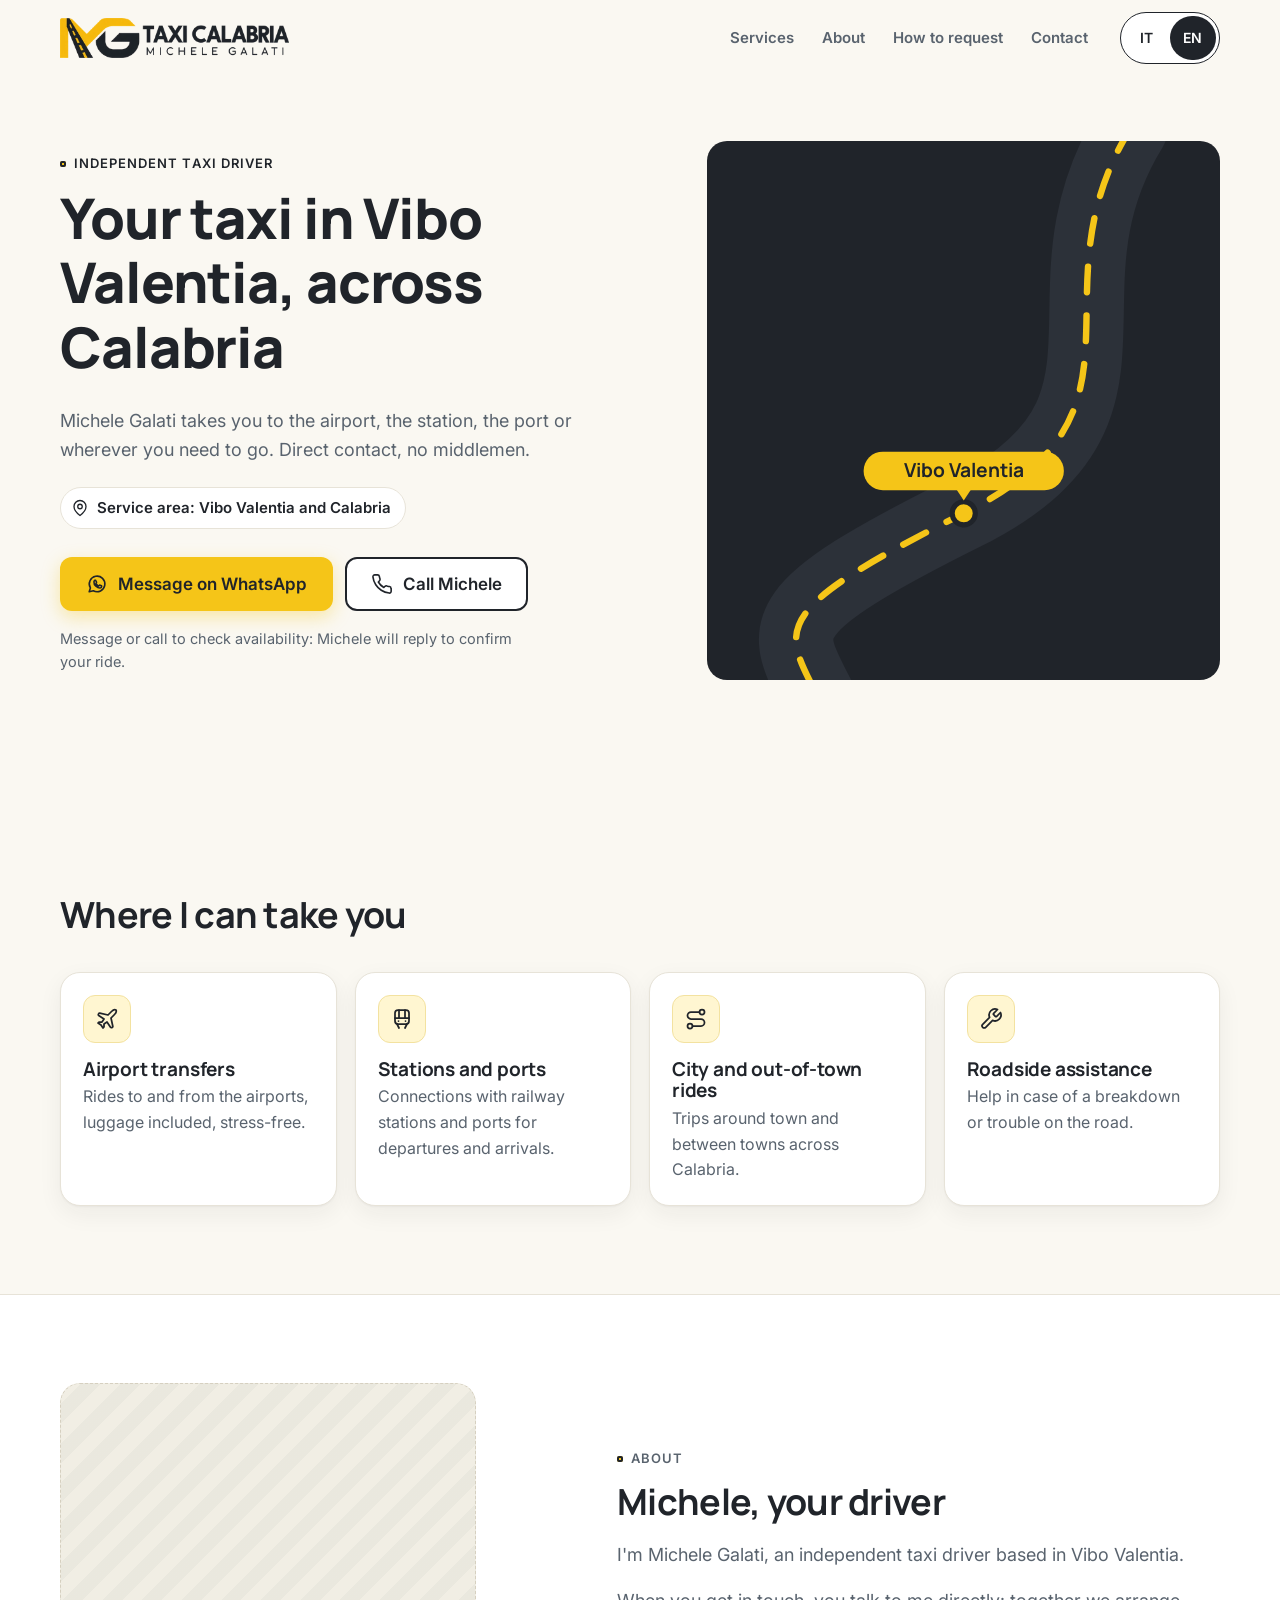
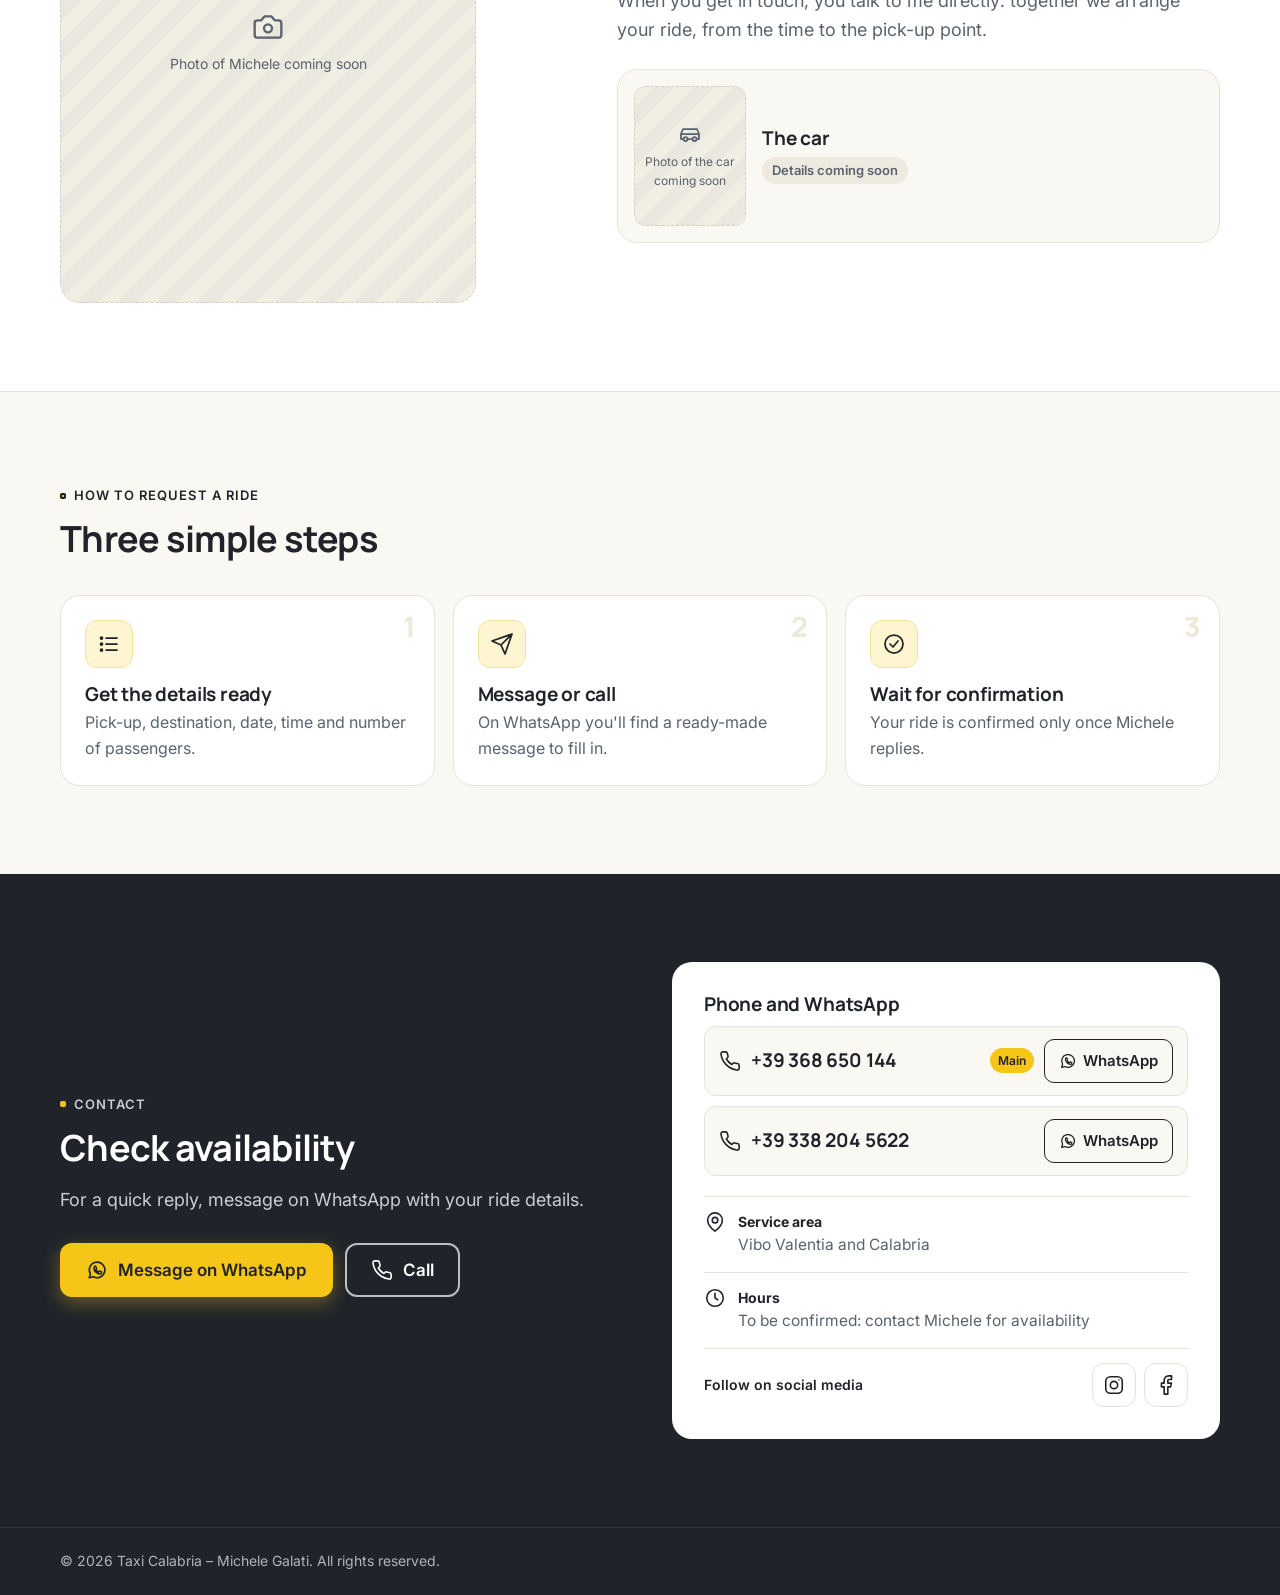
==== index.html @ 9a18e575 "Sito one-page Taxi Calabria – Michele Galati - Pagina unica mobile-first: apertura, servizi, chi son" ====
<!doctype html>
<html lang="it">
<head>
  <meta charset="utf-8">
  <meta name="viewport" content="width=device-width, initial-scale=1, viewport-fit=cover">
  <title>Taxi Calabria – Michele Galati | Taxi a Vibo Valentia</title>
  <meta name="description" content="Taxi Calabria di Michele Galati: tassista indipendente a Vibo Valentia. Transfer aeroporti, stazioni e porti, corse urbane ed extraurbane. Richiedi la disponibilità su WhatsApp o per telefono.">
  <meta name="theme-color" content="#20242A">
  <meta property="og:type" content="website">
  <meta property="og:title" content="Taxi Calabria – Michele Galati">
  <meta property="og:description" content="Tassista indipendente a Vibo Valentia. Richiedi la disponibilità su WhatsApp o per telefono.">
  <meta property="og:image" content="img/logo-web.png">
  <link rel="icon" type="image/png" sizes="32x32" href="img/favicon-32.png">
  <link rel="apple-touch-icon" href="img/mark.png">
  <link rel="preconnect" href="https://fonts.googleapis.com">
  <link rel="preconnect" href="https://fonts.gstatic.com" crossorigin>
  <link rel="stylesheet" href="https://fonts.googleapis.com/css2?family=Inter:wght@400;600&family=Manrope:wght@600;700;800&display=swap">
  <link rel="stylesheet" href="css/style.css">
  <script>
    // Applica subito la lingua salvata per evitare lampeggi
    try { var l = localStorage.getItem("lang"); if (l === "en" || l === "it") document.documentElement.lang = l; } catch (e) {}
  </script>
</head>
<body>
  <!-- Icone lineari (stroke uniforme) -->
  <svg width="0" height="0" style="position:absolute" aria-hidden="true">
    <defs>
      <symbol id="i-phone" viewBox="0 0 24 24"><path d="M22 16.9v3a2 2 0 0 1-2.2 2 19.8 19.8 0 0 1-8.6-3.1 19.5 19.5 0 0 1-6-6A19.8 19.8 0 0 1 2.1 4.2 2 2 0 0 1 4.1 2h3a2 2 0 0 1 2 1.7c.1.9.4 1.8.7 2.7a2 2 0 0 1-.5 2.1L8 9.8a16 16 0 0 0 6 6l1.3-1.3a2 2 0 0 1 2.1-.4c.9.3 1.8.6 2.7.7a2 2 0 0 1 1.7 2z"/></symbol>
      <symbol id="i-wa" viewBox="0 0 24 24"><path d="M3.5 20.5l1.3-4.2A8.5 8.5 0 1 1 8 19.4z"/><path d="M9 8.6c.2-.5.5-.6.8-.6h.5c.2 0 .4.1.5.4l.7 1.6c.1.2 0 .4-.1.6l-.5.6c-.1.1-.1.3 0 .5a6 6 0 0 0 2.6 2.4c.2.1.4 0 .5-.1l.6-.7c.1-.2.4-.2.6-.1l1.6.8c.2.1.3.3.3.5 0 .9-.6 1.8-1.7 1.9-1 .1-2.8-.3-4.6-2S8.6 11 8.7 9.8c0-.5.1-.9.3-1.2z"/></symbol>
      <symbol id="i-plane" viewBox="0 0 24 24"><path d="M17.8 19.2 16 11l3.5-3.5C21 6 21.5 4 21 3c-1-.5-3 0-4.5 1.5L13 8 4.8 6.2c-.5-.1-.9.1-1.1.5l-.3.5c-.2.5-.1 1 .3 1.3L9 12l-2 3H4l-1 1 3 2 2 3 1-1v-3l3-2 3.5 5.3c.3.4.8.5 1.3.3l.5-.2c.4-.3.6-.7.5-1.2z"/></symbol>
      <symbol id="i-train" viewBox="0 0 24 24"><rect x="5" y="3" width="14" height="14" rx="3"/><path d="M5 11h14M9 21l-2-4M15 21l2-4M8.5 14h.01M15.5 14h.01M9 3v8M15 3v8"/></symbol>
      <symbol id="i-route" viewBox="0 0 24 24"><circle cx="6" cy="19" r="2.5"/><circle cx="18" cy="5" r="2.5"/><path d="M8.5 19H17a3.5 3.5 0 0 0 0-7H7a3.5 3.5 0 0 1 0-7h8.5"/></symbol>
      <symbol id="i-tow" viewBox="0 0 24 24"><path d="M14.7 6.3a1 1 0 0 0 0 1.4l1.6 1.6a1 1 0 0 0 1.4 0l3.8-3.8a6 6 0 0 1-7.9 7.9l-6.9 6.9a2.1 2.1 0 0 1-3-3l6.9-6.9a6 6 0 0 1 7.9-7.9z"/></symbol>
      <symbol id="i-pin" viewBox="0 0 24 24"><path d="M20 10c0 6-8 12-8 12s-8-6-8-12a8 8 0 0 1 16 0z"/><circle cx="12" cy="10" r="3"/></symbol>
      <symbol id="i-clock" viewBox="0 0 24 24"><circle cx="12" cy="12" r="9"/><path d="M12 7v5l3 2"/></symbol>
      <symbol id="i-user" viewBox="0 0 24 24"><circle cx="12" cy="8" r="4"/><path d="M4 21a8 8 0 0 1 16 0"/></symbol>
      <symbol id="i-car" viewBox="0 0 24 24"><path d="M5 17H3v-5l2-5h14l2 5v5h-2"/><path d="M3 12h18"/><circle cx="7.5" cy="17" r="2"/><circle cx="16.5" cy="17" r="2"/><path d="M9.5 17h5"/></symbol>
      <symbol id="i-list" viewBox="0 0 24 24"><path d="M9 6h11M9 12h11M9 18h11"/><circle cx="4.5" cy="6" r="1"/><circle cx="4.5" cy="12" r="1"/><circle cx="4.5" cy="18" r="1"/></symbol>
      <symbol id="i-send" viewBox="0 0 24 24"><path d="M22 2 11 13M22 2l-7 20-4-9-9-4z"/></symbol>
      <symbol id="i-check" viewBox="0 0 24 24"><circle cx="12" cy="12" r="9"/><path d="m8 12 3 3 5-6"/></symbol>
      <symbol id="i-ig" viewBox="0 0 24 24"><rect x="3" y="3" width="18" height="18" rx="5"/><circle cx="12" cy="12" r="4"/><path d="M17.5 6.5h.01"/></symbol>
      <symbol id="i-fb" viewBox="0 0 24 24"><path d="M18 2h-3a5 5 0 0 0-5 5v3H7v4h3v8h4v-8h3l1-4h-4V7a1 1 0 0 1 1-1h3z"/></symbol>
      <symbol id="i-camera" viewBox="0 0 24 24"><path d="M14.5 4h-5L7 7H4a2 2 0 0 0-2 2v9a2 2 0 0 0 2 2h16a2 2 0 0 0 2-2V9a2 2 0 0 0-2-2h-3z"/><circle cx="12" cy="13" r="3"/></symbol>
    </defs>
  </svg>

  <header class="site-header">
    <div class="container header-inner">
      <a href="#top" class="brand" data-i18n-aria="nav.home" aria-label="Torna all'inizio">
        <picture>
          <source srcset="img/logo-web.webp" type="image/webp">
          <img src="img/logo-web.png" width="720" height="126" alt="Taxi Calabria – Michele Galati" data-i18n-alt="alt.logo">
        </picture>
      </a>
      <nav class="main-nav" aria-label="Menu">
        <a href="#servizi" data-i18n="nav.services">Servizi</a>
        <a href="#chi-sono" data-i18n="nav.about">Chi sono</a>
        <a href="#come" data-i18n="nav.how">Come richiedere</a>
        <a href="#contatti" data-i18n="nav.contact">Contatti</a>
      </nav>
      <div class="lang-switch" role="group" data-i18n-aria="nav.lang" aria-label="Lingua">
        <button type="button" data-lang="it" aria-pressed="true" lang="it">IT</button>
        <button type="button" data-lang="en" aria-pressed="false" lang="en">EN</button>
      </div>
    </div>
  </header>

  <main>
    <!-- 1. APERTURA -->
    <section class="hero">
      <div class="container hero-inner">
        <div class="hero-copy">
          <p class="eyebrow" data-i18n="hero.eyebrow">Tassista indipendente</p>
          <h1 data-i18n="hero.title">Il tuo taxi a Vibo Valentia, in tutta la Calabria</h1>
          <p class="lead" data-i18n="hero.lead">Michele Galati ti accompagna in aeroporto, in stazione, al porto o dove devi andare. Contatto diretto, senza intermediari.</p>
          <p class="area-badge"><svg class="ic"><use href="#i-pin"/></svg><span data-i18n="hero.area" data-area>Zona servita: Vibo Valentia e Calabria</span></p>
          <div class="cta-row">
            <a class="btn btn-primary js-wa" href="#" target="_blank" rel="noopener">
              <svg class="ic"><use href="#i-wa"/></svg><span data-i18n="cta.whatsapp">Scrivi su WhatsApp</span>
            </a>
            <a class="btn btn-secondary js-tel" href="#">
              <svg class="ic"><use href="#i-phone"/></svg><span data-i18n="cta.callMichele">Chiama Michele</span>
            </a>
          </div>
          <p class="note" data-i18n="hero.note">Scrivi o chiama per verificare la disponibilità: Michele ti risponde per confermare la corsa.</p>
        </div>
        <div class="hero-art" aria-hidden="true">
          <svg viewBox="0 0 400 420" class="road" preserveAspectRatio="xMidYMid slice">
            <path class="road-body" d="M330 -10 C 250 120, 360 210, 200 290 S 60 380, 90 440"/>
            <path class="road-line" d="M330 -10 C 250 120, 360 210, 200 290 S 60 380, 90 440"/>
            <g transform="translate(200 250)"><g class="pin">
              <circle cx="0" cy="40" r="9" class="pin-dot"/>
              <path d="M0 30 L-8 18 H8 Z" class="pin-bg"/>
              <rect x="-78" y="-8" width="156" height="30" rx="15" class="pin-bg"/>
              <text x="0" y="12" text-anchor="middle" class="pin-text">Vibo Valentia</text>
            </g></g>
          </svg>
        </div>
      </div>
    </section>

    <!-- 2. SERVIZI -->
    <section class="section" id="servizi">
      <div class="container">
        <p class="kicker reveal" data-i18n="services.kicker">Servizi</p>
        <h2 class="reveal" data-i18n="services.title">Dove ti porto</h2>
        <div class="cards" id="services-list"></div>
      </div>
    </section>

    <!-- 3. CHI SONO -->
    <section class="section section-alt" id="chi-sono">
      <div class="container about">
        <div class="about-media reveal">
          <figure class="photo" id="driver-photo">
            <div class="photo-ph"><svg class="ic"><use href="#i-camera"/></svg><span data-i18n="about.photoDriver">Foto di Michele in arrivo</span></div>
          </figure>
        </div>
        <div class="about-copy">
          <p class="kicker reveal" data-i18n="about.kicker">Chi sono</p>
          <h2 class="reveal" data-i18n="about.title">Michele, il tuo autista</h2>
          <p class="reveal" data-i18n="about.p1">Sono Michele Galati, tassista indipendente con base a Vibo Valentia.</p>
          <p class="reveal" data-i18n="about.p2">Quando mi contatti parli direttamente con me: organizziamo insieme la corsa, dall'orario al punto di ritrovo.</p>
          <div class="vehicle reveal">
            <figure class="photo photo-sm" id="car-photo">
              <div class="photo-ph"><svg class="ic"><use href="#i-car"/></svg><span data-i18n="about.photoCar">Foto della vettura in arrivo</span></div>
            </figure>
            <div>
              <h3 data-i18n="about.vehicle">La vettura</h3>
              <dl class="vehicle-data" id="vehicle-data"></dl>
            </div>
          </div>
        </div>
      </div>
    </section>

    <!-- 4a. COME RICHIEDERE -->
    <section class="section" id="come">
      <div class="container">
        <p class="kicker reveal" data-i18n="how.kicker">Come richiedere una corsa</p>
        <h2 class="reveal" data-i18n="how.title">Tre passi, semplici</h2>
        <ol class="steps">
          <li class="step reveal">
            <span class="step-ic"><svg class="ic"><use href="#i-list"/></svg></span>
            <div><h3 data-i18n="how.s1.title">Prepara i dettagli</h3><p data-i18n="how.s1.text">Partenza, destinazione, data, ora e numero di passeggeri.</p></div>
          </li>
          <li class="step reveal">
            <span class="step-ic"><svg class="ic"><use href="#i-send"/></svg></span>
            <div><h3 data-i18n="how.s2.title">Scrivi o chiama</h3><p data-i18n="how.s2.text">Su WhatsApp trovi un messaggio già pronto da completare.</p></div>
          </li>
          <li class="step reveal">
            <span class="step-ic"><svg class="ic"><use href="#i-check"/></svg></span>
            <div><h3 data-i18n="how.s3.title">Attendi la conferma</h3><p data-i18n="how.s3.text">La corsa è confermata solo quando Michele ti risponde.</p></div>
          </li>
        </ol>
      </div>
    </section>

    <!-- 4b. CONTATTI -->
    <section class="section contact" id="contatti">
      <div class="container contact-inner">
        <div class="contact-copy">
          <p class="kicker kicker-light reveal" data-i18n="contact.kicker">Contatti</p>
          <h2 class="reveal" data-i18n="contact.title">Richiedi la disponibilità</h2>
          <p class="reveal" data-i18n="contact.lead">Per una risposta rapida, scrivi su WhatsApp indicando i dettagli della corsa.</p>
          <div class="cta-row reveal">
            <a class="btn btn-primary js-wa" href="#" target="_blank" rel="noopener">
              <svg class="ic"><use href="#i-wa"/></svg><span data-i18n="cta.whatsapp">Scrivi su WhatsApp</span>
            </a>
            <a class="btn btn-outline-light js-tel" href="#">
              <svg class="ic"><use href="#i-phone"/></svg><span data-i18n="cta.call">Chiama</span>
            </a>
          </div>
        </div>
        <div class="contact-card reveal">
          <h3 data-i18n="contact.phones">Telefono e WhatsApp</h3>
          <ul class="phone-list" id="phone-list"></ul>
          <div class="info-row"><svg class="ic"><use href="#i-pin"/></svg><div><strong data-i18n="contact.area">Zona servita</strong><span data-area-text>Vibo Valentia e Calabria</span></div></div>
          <div class="info-row"><svg class="ic"><use href="#i-clock"/></svg><div><strong data-i18n="contact.hours">Orari</strong><span id="hours-text" data-i18n="contact.hoursTbc">Da confermare: contatta Michele per la disponibilità</span></div></div>
          <div class="social">
            <span data-i18n="contact.social">Seguimi sui social</span>
            <div class="social-links" id="social-links"></div>
          </div>
        </div>
      </div>
    </section>
  </main>

  <footer class="site-footer">
    <div class="container footer-inner">
      <p>© <span id="year">2026</span> Taxi Calabria – Michele Galati. <span data-i18n="footer.rights">Tutti i diritti riservati.</span> <span id="vat"></span></p>
    </div>
  </footer>

  <!-- Barra contatti fissa su mobile -->
  <div class="mobile-bar" role="navigation" aria-label="Contatti rapidi">
    <a class="btn btn-secondary js-tel" href="#"><svg class="ic"><use href="#i-phone"/></svg><span data-i18n="cta.call">Chiama</span></a>
    <a class="btn btn-primary js-wa" href="#" target="_blank" rel="noopener"><svg class="ic"><use href="#i-wa"/></svg><span>WhatsApp</span></a>
  </div>

  <script src="js/config.js"></script>
  <script src="js/i18n.js"></script>
  <script src="js/main.js"></script>
</body>
</html>
---- css/style.css ----
:root {
  --yellow: #F5C518;
  --yellow-dark: #E0B000;
  --ink: #20242A;
  --ink-2: #2C3139;
  --ivory: #FAF8F2;
  --paper: #FFFFFF;
  --slate: #59636E;
  --line: #E7E3D8;
  --radius: 12px;
  --radius-lg: 20px;
  --shadow: 0 1px 2px rgba(32, 36, 42, .04), 0 8px 24px rgba(32, 36, 42, .06);
  --max: 1160px;
  --gutter: 20px;
  --section: 56px;
  --bar-h: 0px;
  --f-head: "Manrope", system-ui, sans-serif;
  --f-body: "Inter", system-ui, -apple-system, "Segoe UI", sans-serif;
}

*, *::before, *::after { box-sizing: border-box; }
html { scroll-behavior: smooth; -webkit-text-size-adjust: 100%; }
body {
  margin: 0;
  font: 400 17px/1.6 var(--f-body);
  color: var(--ink);
  background: var(--ivory);
  padding-bottom: var(--bar-h);
  -webkit-font-smoothing: antialiased;
}
img { max-width: 100%; height: auto; display: block; }
a { color: inherit; }
h1, h2, h3 { font-family: var(--f-head); line-height: 1.15; margin: 0 0 .5em; letter-spacing: -.02em; }
h1 { font-size: clamp(32px, 7.4vw, 56px); font-weight: 800; }
h2 { font-size: clamp(26px, 5vw, 36px); font-weight: 700; }
h3 { font-size: 19px; font-weight: 700; letter-spacing: -.01em; }
p { margin: 0 0 1em; }
:focus-visible { outline: 3px solid var(--ink); outline-offset: 3px; border-radius: 6px; }
.contact :focus-visible, .mobile-bar :focus-visible { outline-color: var(--yellow); }

.container { width: 100%; max-width: calc(var(--max) + var(--gutter) * 2); margin: 0 auto; padding: 0 var(--gutter); }
.ic { width: 22px; height: 22px; flex: none; fill: none; stroke: currentColor; stroke-width: 1.75; stroke-linecap: round; stroke-linejoin: round; }

/* Header */
.site-header {
  position: sticky; top: 0; z-index: 50;
  background: rgba(250, 248, 242, .92);
  backdrop-filter: saturate(1.4) blur(10px);
  -webkit-backdrop-filter: saturate(1.4) blur(10px);
  border-bottom: 1px solid transparent;
  transition: border-color .2s, box-shadow .2s;
}
.site-header.scrolled { border-bottom-color: var(--line); box-shadow: 0 4px 16px rgba(32,36,42,.05); }
.header-inner { display: flex; align-items: center; gap: 16px; height: 64px; }
.brand { display: block; flex: 0 1 auto; min-width: 0; }
.brand img { height: 30px; width: auto; }
.main-nav { display: none; margin-left: auto; gap: 28px; }
.main-nav a { text-decoration: none; font-weight: 600; font-size: 15px; color: var(--slate); transition: color .15s; }
.main-nav a:hover { color: var(--ink); }

.lang-switch {
  margin-left: auto; display: inline-flex; flex: none;
  background: var(--paper); border: 1.5px solid var(--ink); border-radius: 999px; padding: 3px;
}
.lang-switch button {
  font: 600 14px/1 var(--f-body); letter-spacing: .04em;
  min-width: 46px; height: 44px; border: 0; border-radius: 999px;
  background: transparent; color: var(--ink); cursor: pointer;
}
.lang-switch button[aria-pressed="true"] { background: var(--ink); color: var(--paper); }
.lang-switch button:not([aria-pressed="true"]):hover { background: #F1EEE4; }

/* Buttons */
.btn {
  display: inline-flex; align-items: center; justify-content: center; gap: 10px;
  min-height: 54px; padding: 0 24px; border-radius: var(--radius);
  font: 600 17px/1.2 var(--f-body); text-decoration: none; text-align: center;
  border: 2px solid transparent; cursor: pointer;
  transition: transform .15s ease, background .15s, box-shadow .15s, color .15s;
}
.btn:active { transform: translateY(1px) scale(.99); }
.btn-primary { background: var(--yellow); color: var(--ink); box-shadow: 0 6px 18px rgba(245, 197, 24, .35); }
.btn-primary:hover { background: var(--yellow-dark); }
.btn-secondary { background: var(--paper); color: var(--ink); border-color: var(--ink); }
.btn-secondary:hover { background: var(--ink); color: var(--paper); }
.btn-outline-light { background: transparent; color: var(--paper); border-color: rgba(255,255,255,.7); }
.btn-outline-light:hover { background: var(--paper); color: var(--ink); }

.cta-row { display: flex; flex-direction: column; gap: 12px; margin: 28px 0 16px; }

/* Hero */
.hero { padding: 36px 0 var(--section); overflow: hidden; }
.hero-inner { display: grid; gap: 32px; align-items: center; }
.eyebrow, .kicker {
  display: inline-block; font: 600 13px/1 var(--f-body); letter-spacing: .08em; text-transform: uppercase;
  color: var(--ink); margin: 0 0 16px; padding-left: 14px; position: relative;
}
.eyebrow::before, .kicker::before {
  content: ""; position: absolute; left: 0; top: 50%; width: 6px; height: 6px; margin-top: -3px;
  border-radius: 2px; background: var(--yellow); box-shadow: 0 0 0 2px var(--ink) inset;
}
.kicker-light { color: var(--paper); }
.lead { font-size: 18px; color: var(--slate); max-width: 34em; }
.area-badge {
  display: inline-flex; align-items: center; gap: 8px; margin: 4px 0 0;
  padding: 8px 14px 8px 10px; background: var(--paper); border: 1px solid var(--line); border-radius: 999px;
  font-weight: 600; font-size: 15px;
}
.area-badge .ic { width: 18px; height: 18px; }
.note { font-size: 14.5px; color: var(--slate); max-width: 32em; margin: 0; }

.hero-art {
  position: relative; border-radius: var(--radius-lg); background: var(--ink);
  aspect-ratio: 16 / 10; overflow: hidden; display: none;
}
.road { position: absolute; inset: 0; width: 100%; height: 100%; }
.road-body { fill: none; stroke: var(--ink-2); stroke-width: 58; stroke-linecap: round; }
.road-line {
  fill: none; stroke: var(--yellow); stroke-width: 5; stroke-dasharray: 20 18; stroke-linecap: round;
  animation: drive 3.5s linear infinite;
}
@keyframes drive { to { stroke-dashoffset: -76; } }
.pin-bg { fill: var(--yellow); }
.pin-dot { fill: var(--yellow); stroke: var(--ink); stroke-width: 4; }
.pin-text { font: 700 15px var(--f-head); fill: var(--ink); }
.pin { animation: bob 3s ease-in-out infinite; }
@keyframes bob { 50% { transform: translateY(-6px); } }

/* Sections */
.section { padding: var(--section) 0; }
.section-alt { background: var(--paper); border-block: 1px solid var(--line); }

.cards { display: grid; gap: 14px; margin-top: 28px; }
.card {
  background: var(--paper); border: 1px solid var(--line); border-radius: var(--radius-lg);
  padding: 22px; box-shadow: var(--shadow); display: flex; gap: 16px; align-items: flex-start;
  transition: transform .2s ease, box-shadow .2s ease;
}
.card:hover { transform: translateY(-2px); box-shadow: 0 2px 4px rgba(32,36,42,.05), 0 14px 30px rgba(32,36,42,.08); }
.card-ic, .step-ic {
  flex: none; width: 48px; height: 48px; border-radius: 12px; display: grid; place-items: center;
  background: #FFF6D1; color: var(--ink); border: 1px solid #F3E2A0;
}
.card-ic .ic, .step-ic .ic { width: 24px; height: 24px; }
.card h3 { margin-bottom: 4px; }
.card p { margin: 0; color: var(--slate); font-size: 16px; }

/* About */
.about { display: grid; gap: 32px; align-items: center; }
.about-copy > p { color: var(--slate); max-width: 34em; }
.photo { margin: 0; border-radius: var(--radius-lg); overflow: hidden; aspect-ratio: 4 / 5; background: #F1EEE4; }
.photo img { width: 100%; height: 100%; object-fit: cover; }
.photo-ph {
  height: 100%; display: flex; flex-direction: column; align-items: center; justify-content: center; gap: 10px;
  color: var(--slate); font-size: 14px; text-align: center; padding: 16px;
  background:
    repeating-linear-gradient(135deg, transparent 0 14px, rgba(32,36,42,.03) 14px 28px),
    #F1EEE4;
  border: 1.5px dashed #D6D0C0; border-radius: inherit;
}
.photo-ph .ic { width: 32px; height: 32px; }
.about .photo { aspect-ratio: 4 / 3; max-height: 300px; }
@media (min-width: 900px) { .about .photo { aspect-ratio: 4 / 5; max-height: 520px; } }
.vehicle {
  display: grid; grid-template-columns: 112px 1fr; gap: 16px; align-items: center;
  margin-top: 24px; padding: 16px; border: 1px solid var(--line); border-radius: var(--radius-lg); background: var(--ivory);
}
.photo-sm { aspect-ratio: 1; border-radius: var(--radius); }
.photo-sm .photo-ph { font-size: 12px; gap: 6px; padding: 8px; }
.photo-sm .photo-ph .ic { width: 24px; height: 24px; }
.vehicle h3 { margin-bottom: 6px; }
.vehicle-data { margin: 0; font-size: 15px; display: grid; grid-template-columns: auto 1fr; gap: 2px 12px; }
.vehicle-data dt { color: var(--slate); }
.vehicle-data dd { margin: 0; font-weight: 600; }
.tbc {
  display: inline-block; font-size: 13px; font-weight: 600; color: var(--slate);
  padding: 3px 10px; border-radius: 999px; background: #EEEAE0;
}

/* Steps */
.steps { list-style: none; padding: 0; margin: 28px 0 0; display: grid; gap: 14px; counter-reset: s; }
.step {
  display: flex; gap: 16px; align-items: flex-start; padding: 20px;
  background: var(--paper); border: 1px solid var(--line); border-radius: var(--radius-lg); position: relative;
}
.step::after {
  counter-increment: s; content: counter(s);
  position: absolute; top: 16px; right: 18px; font: 800 28px/1 var(--f-head); color: #EEE9DA;
}
.step h3 { margin-bottom: 4px; }
.step p { margin: 0; color: var(--slate); font-size: 16px; }

/* Contact */
.contact { background: var(--ink); color: var(--paper); }
.contact-inner { display: grid; gap: 32px; align-items: start; }
.contact-copy > p { color: #C9CED6; max-width: 30em; }
.contact .kicker::before { box-shadow: none; }
.contact-card {
  background: var(--paper); color: var(--ink); border-radius: var(--radius-lg); padding: 24px;
}
.phone-list { list-style: none; margin: 8px 0 20px; padding: 0; display: grid; gap: 10px; }
.phone-item {
  display: flex; align-items: center; gap: 10px; flex-wrap: wrap;
  padding: 12px 14px; border: 1px solid var(--line); border-radius: var(--radius); background: var(--ivory);
}
.phone-link {
  display: inline-flex; align-items: center; gap: 10px; text-decoration: none;
  font: 700 19px/1.2 var(--f-head); letter-spacing: -.01em; margin-right: auto; min-height: 44px;
}
.phone-link:hover { text-decoration: underline; text-underline-offset: 4px; }
.tag { font-size: 12px; font-weight: 600; padding: 3px 8px; border-radius: 999px; background: var(--yellow); color: var(--ink); }
.wa-mini {
  display: inline-flex; align-items: center; gap: 6px; min-height: 44px; padding: 0 14px;
  border: 1.5px solid var(--ink); border-radius: 10px; font-weight: 600; font-size: 15px; text-decoration: none;
  transition: background .15s, color .15s;
}
.wa-mini:hover { background: var(--ink); color: var(--paper); }
.wa-mini .ic { width: 18px; height: 18px; }
.info-row { display: flex; gap: 12px; padding: 14px 0; border-top: 1px solid var(--line); }
.info-row > div { display: flex; flex-direction: column; }
.info-row strong { font-size: 14px; }
.info-row span { color: var(--slate); font-size: 15.5px; }
.social { border-top: 1px solid var(--line); padding-top: 14px; display: flex; align-items: center; justify-content: space-between; gap: 12px; flex-wrap: wrap; font-size: 14px; font-weight: 600; }
.social-links { display: flex; gap: 8px; }
.social-links a {
  width: 44px; height: 44px; display: grid; place-items: center; border-radius: 12px;
  border: 1px solid var(--line); transition: background .15s, border-color .15s;
}
.social-links a:hover { background: var(--yellow); border-color: var(--yellow); }

/* Footer */
.site-footer { background: var(--ink); color: #AEB5BF; border-top: 1px solid rgba(255,255,255,.08); font-size: 14px; }
.footer-inner { padding-block: 22px; }
.site-footer p { margin: 0; }

/* Mobile bar */
.mobile-bar {
  position: fixed; left: 0; right: 0; bottom: 0; z-index: 60;
  display: grid; grid-template-columns: 1fr 1.4fr; gap: 10px;
  padding: 10px var(--gutter) calc(10px + env(safe-area-inset-bottom));
  background: rgba(250, 248, 242, .96); border-top: 1px solid var(--line);
  backdrop-filter: blur(10px); -webkit-backdrop-filter: blur(10px);
  box-shadow: 0 -6px 20px rgba(32,36,42,.08);
  transform: translateY(0); transition: transform .25s ease;
}
.mobile-bar .btn { min-height: 52px; padding: 0 12px; }
body { --bar-h: calc(74px + env(safe-area-inset-bottom)); }

/* Reveal animations */
.js .reveal { opacity: 0; transform: translateY(14px); transition: opacity .5s ease, transform .5s ease; }
.js .reveal.in { opacity: 1; transform: none; }
.hero-copy > * { animation: rise .6s ease both; }
.hero-copy > *:nth-child(2) { animation-delay: .05s; }
.hero-copy > *:nth-child(3) { animation-delay: .1s; }
.hero-copy > *:nth-child(n+4) { animation-delay: .15s; }
@keyframes rise { from { opacity: 0; transform: translateY(10px); } }

/* ≥ 560px */
@media (min-width: 560px) {
  .cta-row { flex-direction: row; flex-wrap: wrap; }
  .cards { grid-template-columns: 1fr 1fr; }
  .card { flex-direction: column; }
  .brand img { height: 36px; }
  .hero-art { display: block; }
}

/* ≥ 900px */
@media (min-width: 900px) {
  :root { --gutter: 32px; --section: 88px; }
  body { font-size: 18px; --bar-h: 0px; }
  .mobile-bar { display: none; }
  .header-inner { height: 76px; gap: 32px; }
  .brand img { height: 40px; }
  .main-nav { display: flex; }
  .lang-switch { margin-left: 0; }
  .hero { padding: 64px 0 var(--section); }
  .hero-inner { grid-template-columns: 1.15fr 1fr; gap: 56px; }
  .hero-art { aspect-ratio: 4 / 4.2; }
  .cards { grid-template-columns: repeat(4, 1fr); gap: 18px; margin-top: 36px; }
  .about { grid-template-columns: .9fr 1.1fr; gap: 64px; }
  .steps { grid-template-columns: repeat(3, 1fr); gap: 18px; margin-top: 36px; }
  .step { flex-direction: column; padding: 24px; }
  .contact-inner { grid-template-columns: 1fr 1fr; gap: 64px; align-items: center; }
  .contact-card { padding: 32px; }
}

@media (max-width: 899px) {
  .main-nav { display: none; }
}
@media (max-width: 359px) {
  :root { --gutter: 16px; }
  .brand img { height: 26px; }
}

@media (prefers-reduced-motion: reduce) {
  html { scroll-behavior: auto; }
  *, *::before, *::after { animation: none !important; transition: none !important; }
  .js .reveal { opacity: 1; transform: none; }
}
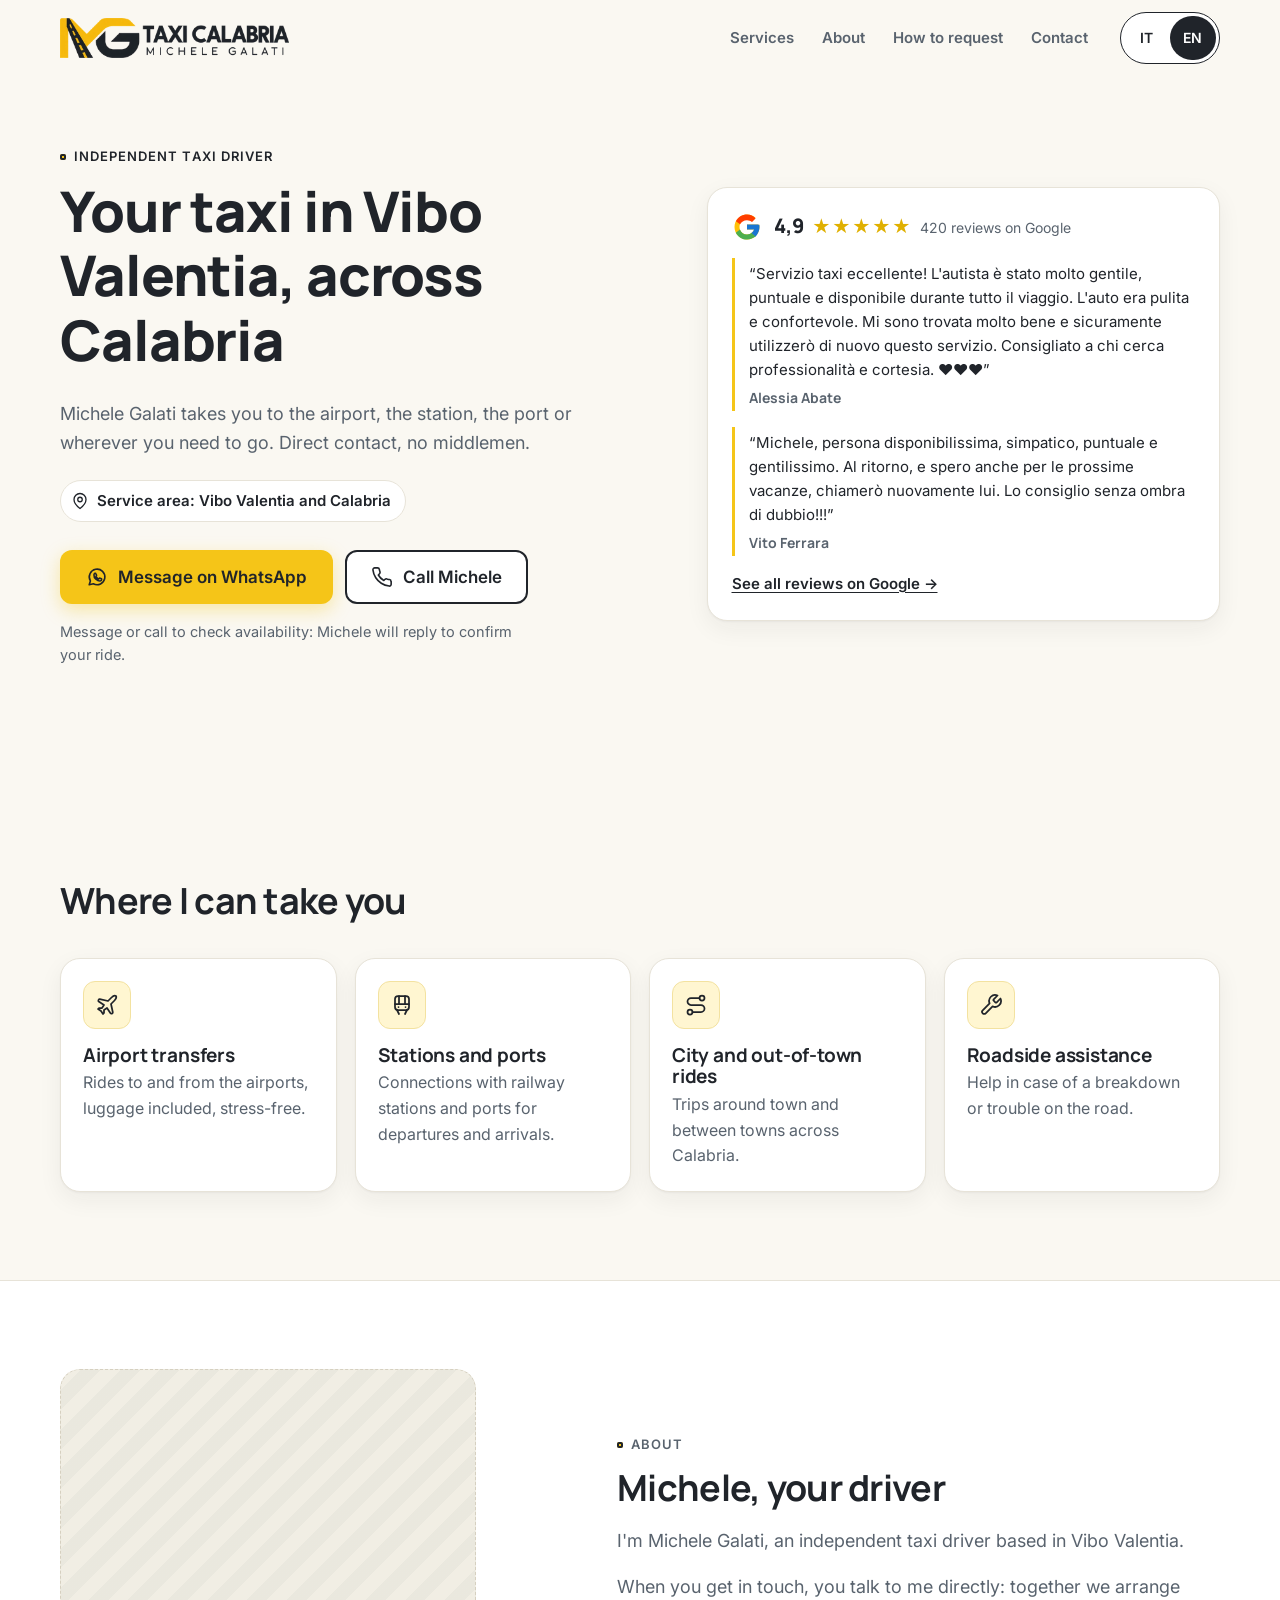
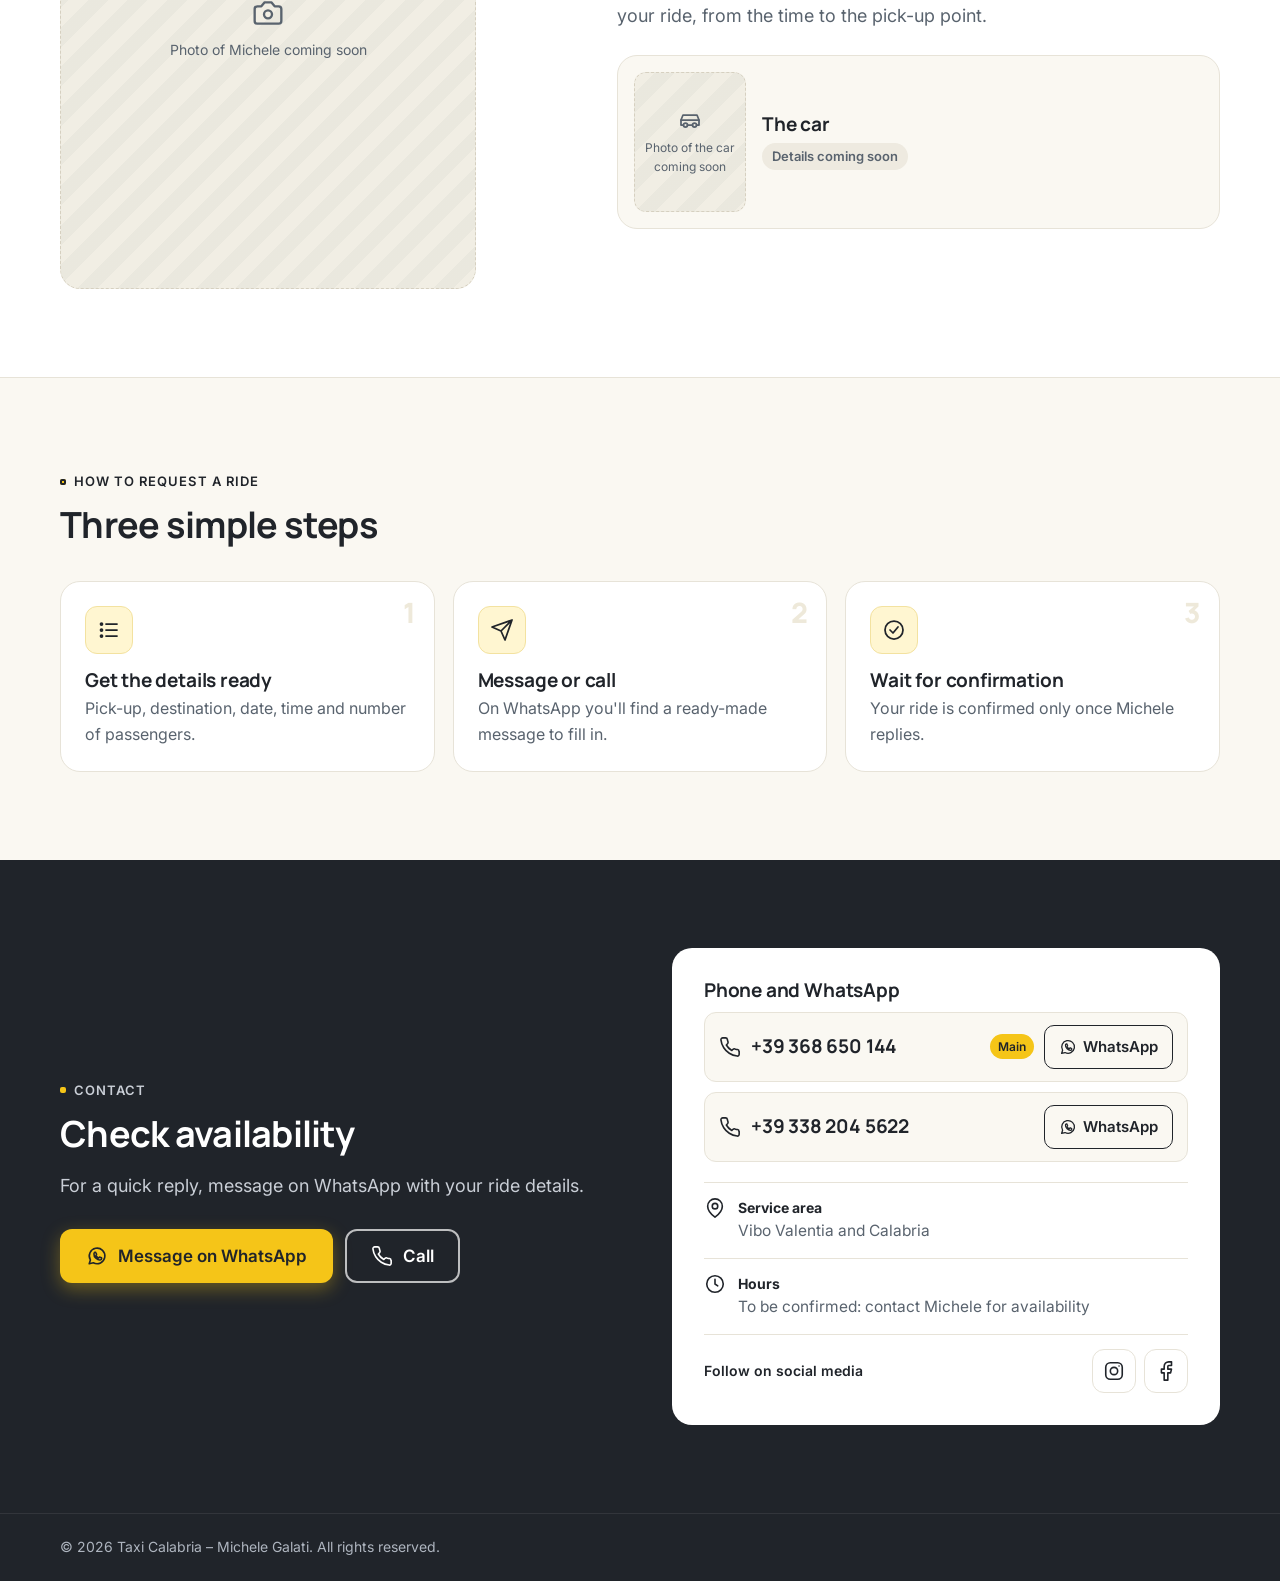
==== commit 237e50b4: "Sostituisce l'animazione hero con una card di recensioni Google Rimuove la strada animata e il pin c" ====
--- a/index.html
+++ b/index.html
@@ -41,6 +41,12 @@
       <symbol id="i-ig" viewBox="0 0 24 24"><rect x="3" y="3" width="18" height="18" rx="5"/><circle cx="12" cy="12" r="4"/><path d="M17.5 6.5h.01"/></symbol>
       <symbol id="i-fb" viewBox="0 0 24 24"><path d="M18 2h-3a5 5 0 0 0-5 5v3H7v4h3v8h4v-8h3l1-4h-4V7a1 1 0 0 1 1-1h3z"/></symbol>
       <symbol id="i-camera" viewBox="0 0 24 24"><path d="M14.5 4h-5L7 7H4a2 2 0 0 0-2 2v9a2 2 0 0 0 2 2h16a2 2 0 0 0 2-2V9a2 2 0 0 0-2-2h-3z"/><circle cx="12" cy="13" r="3"/></symbol>
+      <symbol id="i-google" viewBox="0 0 48 48">
+        <path fill="#FFC107" d="M43.6 20.5H42V20H24v8h11.3C33.7 32.7 29.3 36 24 36c-6.6 0-12-5.4-12-12s5.4-12 12-12c3.1 0 5.8 1.1 8 3l5.7-5.7C34.6 6.1 29.6 4 24 4 12.9 4 4 12.9 4 24s8.9 20 20 20 20-8.9 20-20c0-1.3-.1-2.7-.4-3.5z"/>
+        <path fill="#FF3D00" d="M6.3 14.7l6.6 4.8C14.6 15.9 18.9 13 24 13c3.1 0 5.8 1.1 8 3l5.7-5.7C34.6 6.1 29.6 4 24 4 16.3 4 9.6 8.3 6.3 14.7z"/>
+        <path fill="#4CAF50" d="M24 44c5.5 0 10.4-1.9 14.3-5.1l-6.6-5.6C29.6 34.8 26.9 36 24 36c-5.3 0-9.7-3.4-11.3-8.1l-6.6 5.1C9.5 39.6 16.2 44 24 44z"/>
+        <path fill="#1976D2" d="M43.6 20.5H42V20H24v8h11.3c-.8 2.3-2.3 4.2-4.2 5.5l6.6 5.6C39.6 37.4 44 31.5 44 24c0-1.3-.1-2.7-.4-3.5z"/>
+      </symbol>
     </defs>
   </svg>
 
@@ -84,17 +90,24 @@
           </div>
           <p class="note" data-i18n="hero.note">Scrivi o chiama per verificare la disponibilità: Michele ti risponde per confermare la corsa.</p>
         </div>
-        <div class="hero-art" aria-hidden="true">
-          <svg viewBox="0 0 400 420" class="road" preserveAspectRatio="xMidYMid slice">
-            <path class="road-body" d="M330 -10 C 250 120, 360 210, 200 290 S 60 380, 90 440"/>
-            <path class="road-line" d="M330 -10 C 250 120, 360 210, 200 290 S 60 380, 90 440"/>
-            <g transform="translate(200 250)"><g class="pin">
-              <circle cx="0" cy="40" r="9" class="pin-dot"/>
-              <path d="M0 30 L-8 18 H8 Z" class="pin-bg"/>
-              <rect x="-78" y="-8" width="156" height="30" rx="15" class="pin-bg"/>
-              <text x="0" y="12" text-anchor="middle" class="pin-text">Vibo Valentia</text>
-            </g></g>
-          </svg>
+        <div class="hero-reviews">
+          <div class="reviews-head">
+            <svg class="g-logo" aria-hidden="true"><use href="#i-google"/></svg>
+            <div class="reviews-score">
+              <strong>4,9</strong>
+              <span class="stars" aria-hidden="true">★★★★★</span>
+              <span class="reviews-count" data-i18n="reviews.count">420 recensioni su Google</span>
+            </div>
+          </div>
+          <blockquote class="review">
+            <p>&ldquo;Servizio taxi eccellente! L'autista è stato molto gentile, puntuale e disponibile durante tutto il viaggio. L'auto era pulita e confortevole. Mi sono trovata molto bene e sicuramente utilizzerò di nuovo questo servizio. Consigliato a chi cerca professionalità e cortesia. ❤️❤️❤️&rdquo;</p>
+            <footer>Alessia Abate</footer>
+          </blockquote>
+          <blockquote class="review">
+            <p>&ldquo;Michele, persona disponibilissima, simpatico, puntuale e gentilissimo. Al ritorno, e spero anche per le prossime vacanze, chiamerò nuovamente lui. Lo consiglio senza ombra di dubbio!!!&rdquo;</p>
+            <footer>Vito Ferrara</footer>
+          </blockquote>
+          <a class="reviews-link" href="https://www.google.com/maps/place/Taxi+Vibo+Valentia+Galati+Michele/@38.6450347,16.1059859,17z/data=!4m8!3m7!1s0x1315690690eea219:0x39a6ec4d43171baa!8m2!3d38.6450347!4d16.1059859!9m1!1b1!16s%2Fg%2F11f12669yl" target="_blank" rel="noopener" data-i18n="reviews.cta">Vedi tutte le recensioni su Google →</a>
         </div>
       </div>
     </section>
--- a/css/style.css
+++ b/css/style.css
@@ -109,22 +109,26 @@
 .area-badge .ic { width: 18px; height: 18px; }
 .note { font-size: 14.5px; color: var(--slate); max-width: 32em; margin: 0; }
 
-.hero-art {
-  position: relative; border-radius: var(--radius-lg); background: var(--ink);
-  aspect-ratio: 16 / 10; overflow: hidden; display: none;
-}
-.road { position: absolute; inset: 0; width: 100%; height: 100%; }
-.road-body { fill: none; stroke: var(--ink-2); stroke-width: 58; stroke-linecap: round; }
-.road-line {
-  fill: none; stroke: var(--yellow); stroke-width: 5; stroke-dasharray: 20 18; stroke-linecap: round;
-  animation: drive 3.5s linear infinite;
-}
-@keyframes drive { to { stroke-dashoffset: -76; } }
-.pin-bg { fill: var(--yellow); }
-.pin-dot { fill: var(--yellow); stroke: var(--ink); stroke-width: 4; }
-.pin-text { font: 700 15px var(--f-head); fill: var(--ink); }
-.pin { animation: bob 3s ease-in-out infinite; }
-@keyframes bob { 50% { transform: translateY(-6px); } }
+.hero-reviews {
+  background: var(--paper); border: 1px solid var(--line); border-radius: var(--radius-lg);
+  box-shadow: var(--shadow); padding: 24px; display: flex; flex-direction: column; gap: 16px;
+}
+.reviews-head { display: flex; align-items: center; gap: 12px; }
+.g-logo { width: 30px; height: 30px; flex: none; }
+.reviews-score { display: flex; flex-wrap: wrap; align-items: baseline; gap: 6px 8px; }
+.reviews-score strong { font: 800 20px var(--f-head); }
+.reviews-score .stars { color: var(--yellow-dark); letter-spacing: 1px; }
+.reviews-count { font-size: 14px; color: var(--slate); }
+.review {
+  margin: 0; padding: 4px 0 4px 14px; border-left: 3px solid var(--yellow);
+}
+.review p { margin: 0 0 6px; font-size: 15px; color: var(--ink); }
+.review footer { font: 700 14px var(--f-head); color: var(--slate); }
+.reviews-link {
+  align-self: flex-start; font-weight: 600; font-size: 15px; color: var(--ink);
+  text-decoration: underline; text-underline-offset: 3px;
+}
+.reviews-link:hover { color: var(--yellow-dark); }
 
 /* Sections */
 .section { padding: var(--section) 0; }
@@ -261,7 +265,6 @@
   .cards { grid-template-columns: 1fr 1fr; }
   .card { flex-direction: column; }
   .brand img { height: 36px; }
-  .hero-art { display: block; }
 }
 
 /* ≥ 900px */
@@ -275,7 +278,6 @@
   .lang-switch { margin-left: 0; }
   .hero { padding: 64px 0 var(--section); }
   .hero-inner { grid-template-columns: 1.15fr 1fr; gap: 56px; }
-  .hero-art { aspect-ratio: 4 / 4.2; }
   .cards { grid-template-columns: repeat(4, 1fr); gap: 18px; margin-top: 36px; }
   .about { grid-template-columns: .9fr 1.1fr; gap: 64px; }
   .steps { grid-template-columns: repeat(3, 1fr); gap: 18px; margin-top: 36px; }
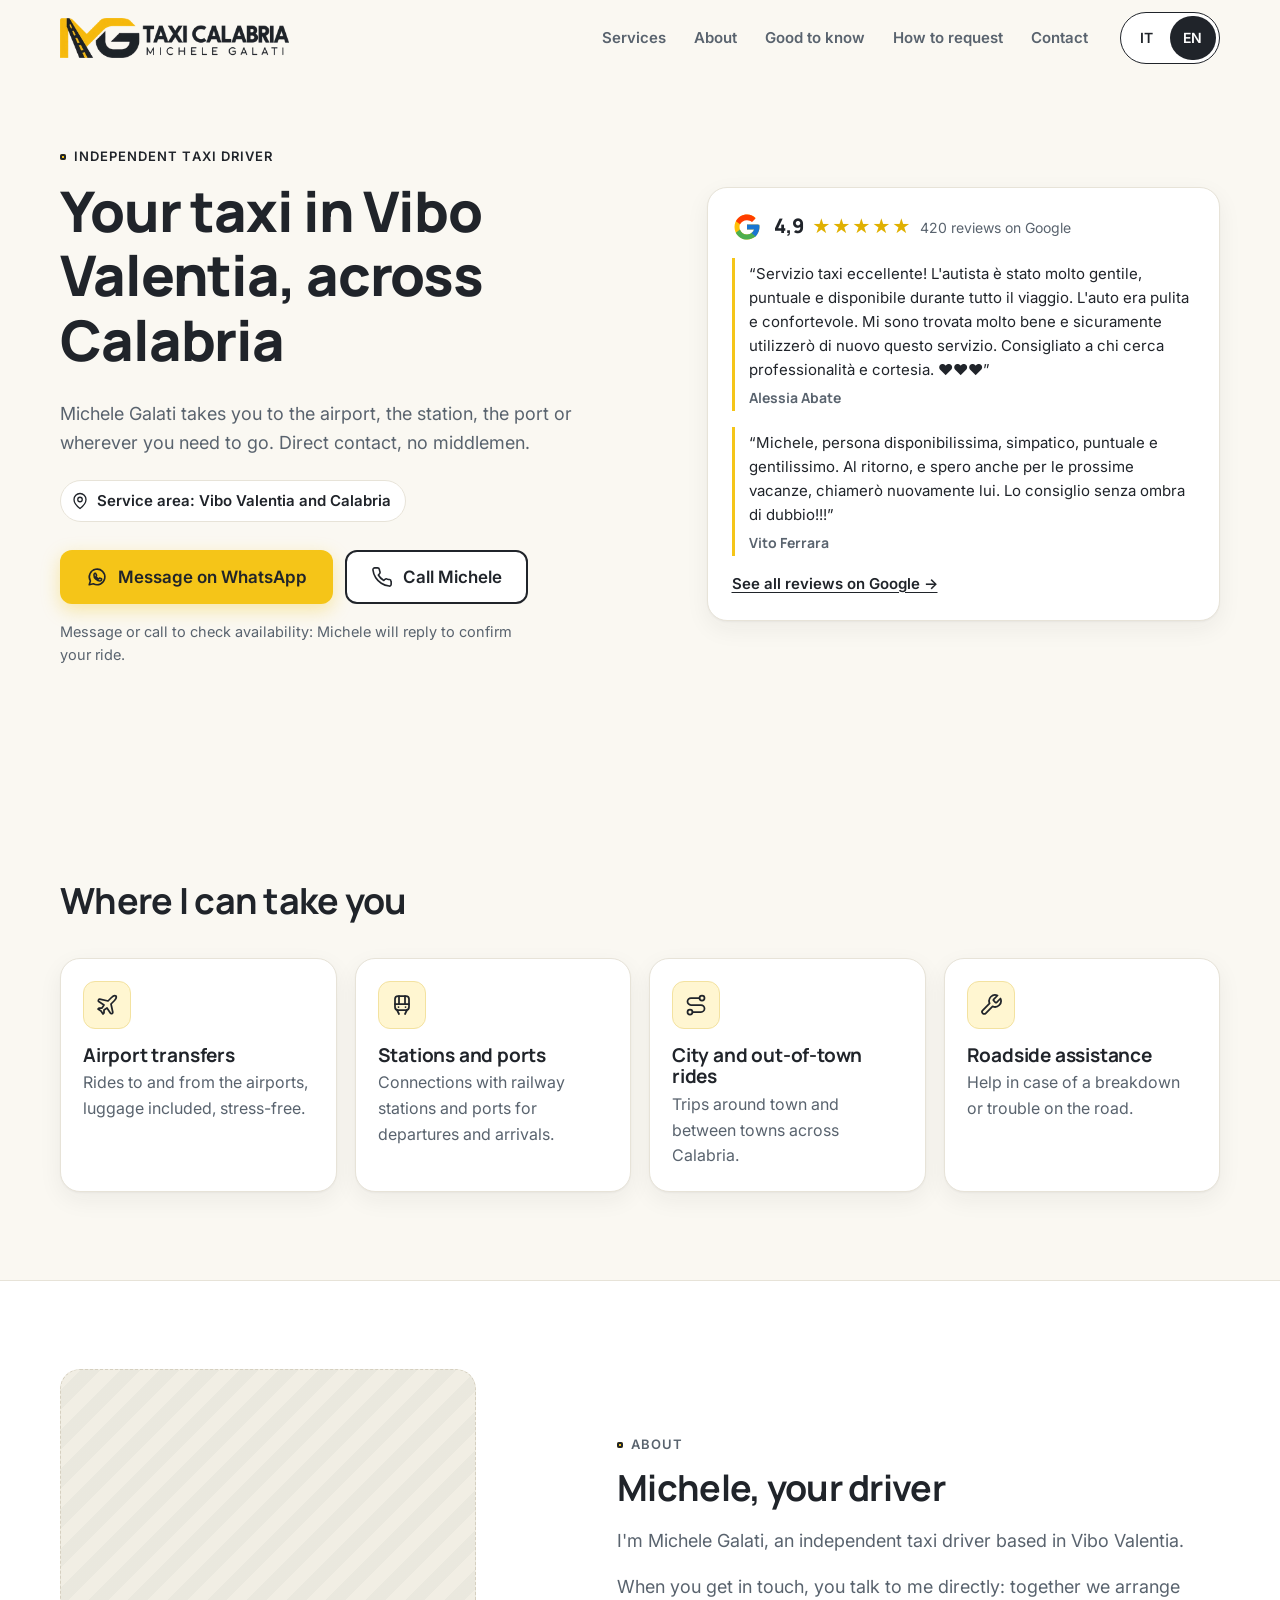
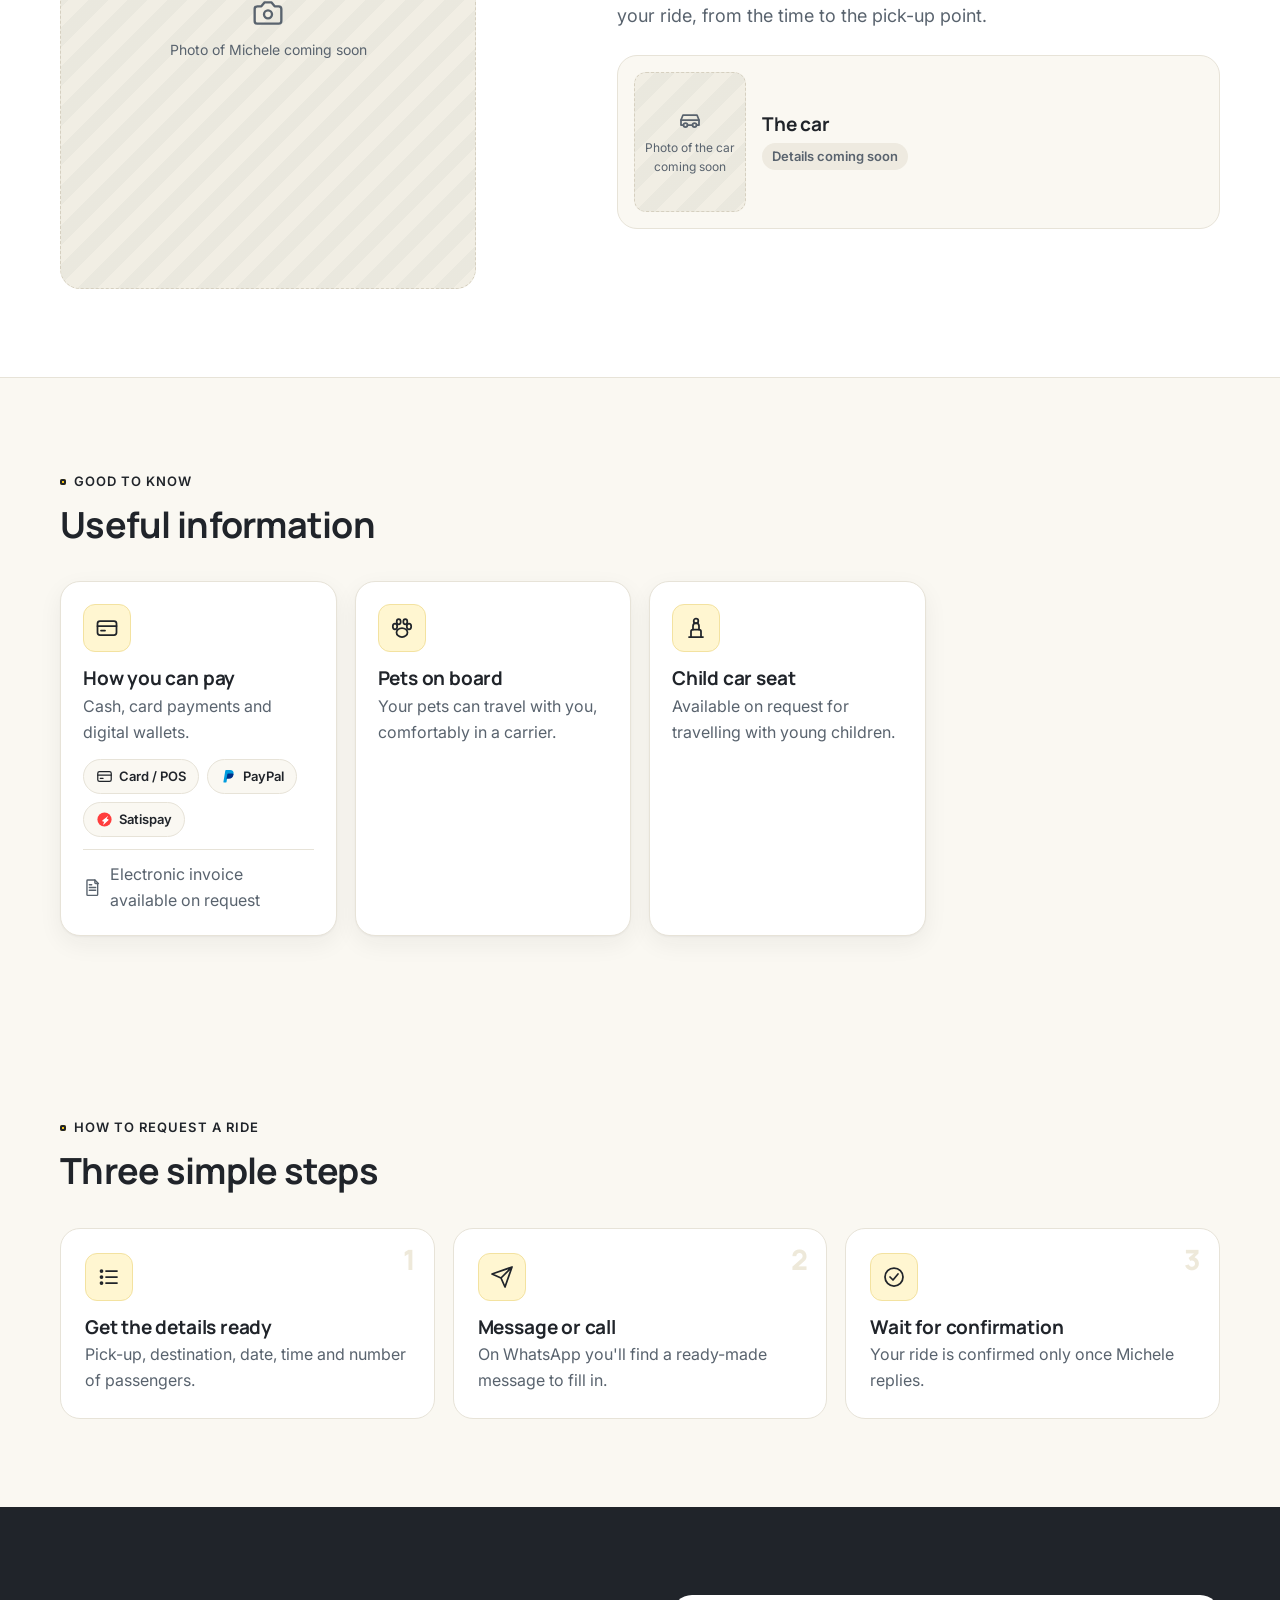
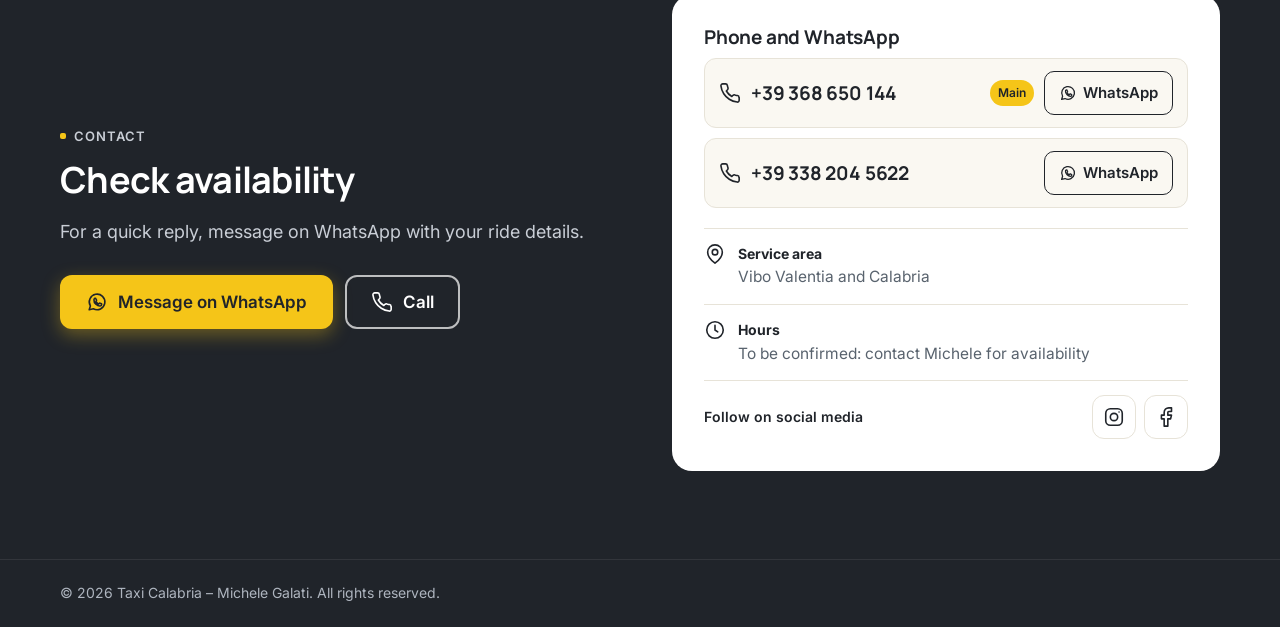
==== commit 03874bc7: "Aggiunge sezione Informazioni utili (pagamenti, animali, seggiolino) Comunica ai visitatori i metodi" ====
--- a/index.html
+++ b/index.html
@@ -41,6 +41,18 @@
       <symbol id="i-ig" viewBox="0 0 24 24"><rect x="3" y="3" width="18" height="18" rx="5"/><circle cx="12" cy="12" r="4"/><path d="M17.5 6.5h.01"/></symbol>
       <symbol id="i-fb" viewBox="0 0 24 24"><path d="M18 2h-3a5 5 0 0 0-5 5v3H7v4h3v8h4v-8h3l1-4h-4V7a1 1 0 0 1 1-1h3z"/></symbol>
       <symbol id="i-camera" viewBox="0 0 24 24"><path d="M14.5 4h-5L7 7H4a2 2 0 0 0-2 2v9a2 2 0 0 0 2 2h16a2 2 0 0 0 2-2V9a2 2 0 0 0-2-2h-3z"/><circle cx="12" cy="13" r="3"/></symbol>
+      <symbol id="i-card" viewBox="0 0 24 24"><rect x="2.5" y="5" width="19" height="14" rx="2.5"/><path d="M2.5 10h19"/><path d="M6 14.5h4"/></symbol>
+      <symbol id="i-invoice" viewBox="0 0 24 24"><path d="M6 2.5h9l3.5 3.5v15a1 1 0 0 1-1 1H6a1 1 0 0 1-1-1v-17.5a1 1 0 0 1 1-1z"/><path d="M15 2.5V6a1 1 0 0 0 1 1h3.5"/><path d="M8 12h8M8 15.5h8M8 8.5h3"/></symbol>
+      <symbol id="i-paw" viewBox="0 0 24 24"><ellipse cx="12" cy="16.5" rx="5.5" ry="4.5"/><ellipse cx="5" cy="10.5" rx="2.2" ry="2.8"/><ellipse cx="19" cy="10.5" rx="2.2" ry="2.8"/><ellipse cx="8.7" cy="5.8" rx="2" ry="2.6"/><ellipse cx="15.3" cy="5.8" rx="2" ry="2.6"/></symbol>
+      <symbol id="i-babyseat" viewBox="0 0 24 24"><circle cx="12" cy="5" r="2.3"/><path d="M7 21v-5.5a2 2 0 0 1 2-2h6a2 2 0 0 1 2 2V21"/><path d="M9 13.5V10a3 3 0 0 1 6 0v3.5"/><path d="M5 21h14"/></symbol>
+      <symbol id="i-paypal" viewBox="0 0 24 24">
+        <path fill="#009CDE" d="M8.6 20.3H5.4a.6.6 0 0 1-.6-.7l2.7-16a.9.9 0 0 1 .9-.7h6.2c2.9 0 5 2 4.6 4.9-.5 3.6-3 5.6-6.4 5.6h-1.8a.9.9 0 0 0-.9.7l-.9 5.5a.9.9 0 0 1-.6.7z"/>
+        <path fill="#003087" d="M9.9 15.3h2.7c3.4 0 5.9-2 6.4-5.6.1-.5.1-1 .1-1.4-.9-.5-2-.7-3.2-.7h-4.6a.9.9 0 0 0-.9.7l-1.3 7.7c.2-.4.5-.7.8-.7z"/>
+      </symbol>
+      <symbol id="i-satispay" viewBox="0 0 24 24">
+        <circle cx="12" cy="12" r="10" fill="#FF3D3D"/>
+        <path fill="#fff" d="M15.8 8.2 9.3 13a1 1 0 0 0 .3 1.8l2 .5-1.4 3.3c-.2.5.4.9.8.5l6.5-5.9a1 1 0 0 0-.4-1.7l-2-.4 1.5-3.2c.2-.5-.4-.9-.8-.7z"/>
+      </symbol>
       <symbol id="i-google" viewBox="0 0 48 48">
         <path fill="#FFC107" d="M43.6 20.5H42V20H24v8h11.3C33.7 32.7 29.3 36 24 36c-6.6 0-12-5.4-12-12s5.4-12 12-12c3.1 0 5.8 1.1 8 3l5.7-5.7C34.6 6.1 29.6 4 24 4 12.9 4 4 12.9 4 24s8.9 20 20 20 20-8.9 20-20c0-1.3-.1-2.7-.4-3.5z"/>
         <path fill="#FF3D00" d="M6.3 14.7l6.6 4.8C14.6 15.9 18.9 13 24 13c3.1 0 5.8 1.1 8 3l5.7-5.7C34.6 6.1 29.6 4 24 4 16.3 4 9.6 8.3 6.3 14.7z"/>
@@ -61,6 +73,7 @@
       <nav class="main-nav" aria-label="Menu">
         <a href="#servizi" data-i18n="nav.services">Servizi</a>
         <a href="#chi-sono" data-i18n="nav.about">Chi sono</a>
+        <a href="#info-utili" data-i18n="nav.infoUtili">Info utili</a>
         <a href="#come" data-i18n="nav.how">Come richiedere</a>
         <a href="#contatti" data-i18n="nav.contact">Contatti</a>
       </nav>
@@ -143,6 +156,43 @@
               <dl class="vehicle-data" id="vehicle-data"></dl>
             </div>
           </div>
+        </div>
+      </div>
+    </section>
+
+    <!-- 3b. INFO UTILI -->
+    <section class="section" id="info-utili">
+      <div class="container">
+        <p class="kicker reveal" data-i18n="infoUtili.kicker">Da sapere</p>
+        <h2 class="reveal" data-i18n="infoUtili.title">Informazioni utili</h2>
+        <div class="cards">
+          <article class="card reveal">
+            <span class="card-ic"><svg class="ic"><use href="#i-card"/></svg></span>
+            <div>
+              <h3 data-i18n="infoUtili.pay.title">Come puoi pagare</h3>
+              <p data-i18n="infoUtili.pay.text">Contanti, POS e pagamenti digitali.</p>
+              <div class="pay-badges">
+                <span class="pay-badge"><svg class="ic"><use href="#i-card"/></svg><span data-i18n="infoUtili.pay.pos">Carte / POS</span></span>
+                <span class="pay-badge"><svg class="ic pay-badge-logo"><use href="#i-paypal"/></svg><span data-i18n="infoUtili.pay.paypal">PayPal</span></span>
+                <span class="pay-badge"><svg class="ic pay-badge-logo"><use href="#i-satispay"/></svg><span data-i18n="infoUtili.pay.satispay">Satispay</span></span>
+              </div>
+              <p class="pay-invoice"><svg class="ic"><use href="#i-invoice"/></svg><span data-i18n="infoUtili.pay.invoice">Fattura elettronica disponibile su richiesta</span></p>
+            </div>
+          </article>
+          <article class="card reveal">
+            <span class="card-ic"><svg class="ic"><use href="#i-paw"/></svg></span>
+            <div>
+              <h3 data-i18n="infoUtili.pets.title">Animali a bordo</h3>
+              <p data-i18n="infoUtili.pets.text">I tuoi animali possono viaggiare con te, comodamente nel trasportino.</p>
+            </div>
+          </article>
+          <article class="card reveal">
+            <span class="card-ic"><svg class="ic"><use href="#i-babyseat"/></svg></span>
+            <div>
+              <h3 data-i18n="infoUtili.childSeat.title">Seggiolino per bambini</h3>
+              <p data-i18n="infoUtili.childSeat.text">Disponibile su richiesta per il trasporto dei più piccoli.</p>
+            </div>
+          </article>
         </div>
       </div>
     </section>
--- a/css/style.css
+++ b/css/style.css
@@ -149,6 +149,20 @@
 .card h3 { margin-bottom: 4px; }
 .card p { margin: 0; color: var(--slate); font-size: 16px; }
 
+.pay-badges { display: flex; flex-wrap: wrap; gap: 8px; margin: 14px 0 12px; }
+.pay-badge {
+  display: inline-flex; align-items: center; gap: 6px; padding: 6px 12px;
+  border: 1px solid var(--line); border-radius: 999px; background: var(--ivory);
+  font-size: 13px; font-weight: 600; color: var(--ink);
+}
+.pay-badge .ic { width: 17px; height: 17px; }
+.pay-badge .pay-badge-logo { stroke: none; }
+.pay-invoice {
+  display: flex; align-items: center; gap: 8px; margin: 0; padding-top: 12px;
+  border-top: 1px solid var(--line); font-size: 14.5px; color: var(--slate);
+}
+.pay-invoice .ic { width: 19px; height: 19px; flex: none; }
+
 /* About */
 .about { display: grid; gap: 32px; align-items: center; }
 .about-copy > p { color: var(--slate); max-width: 34em; }
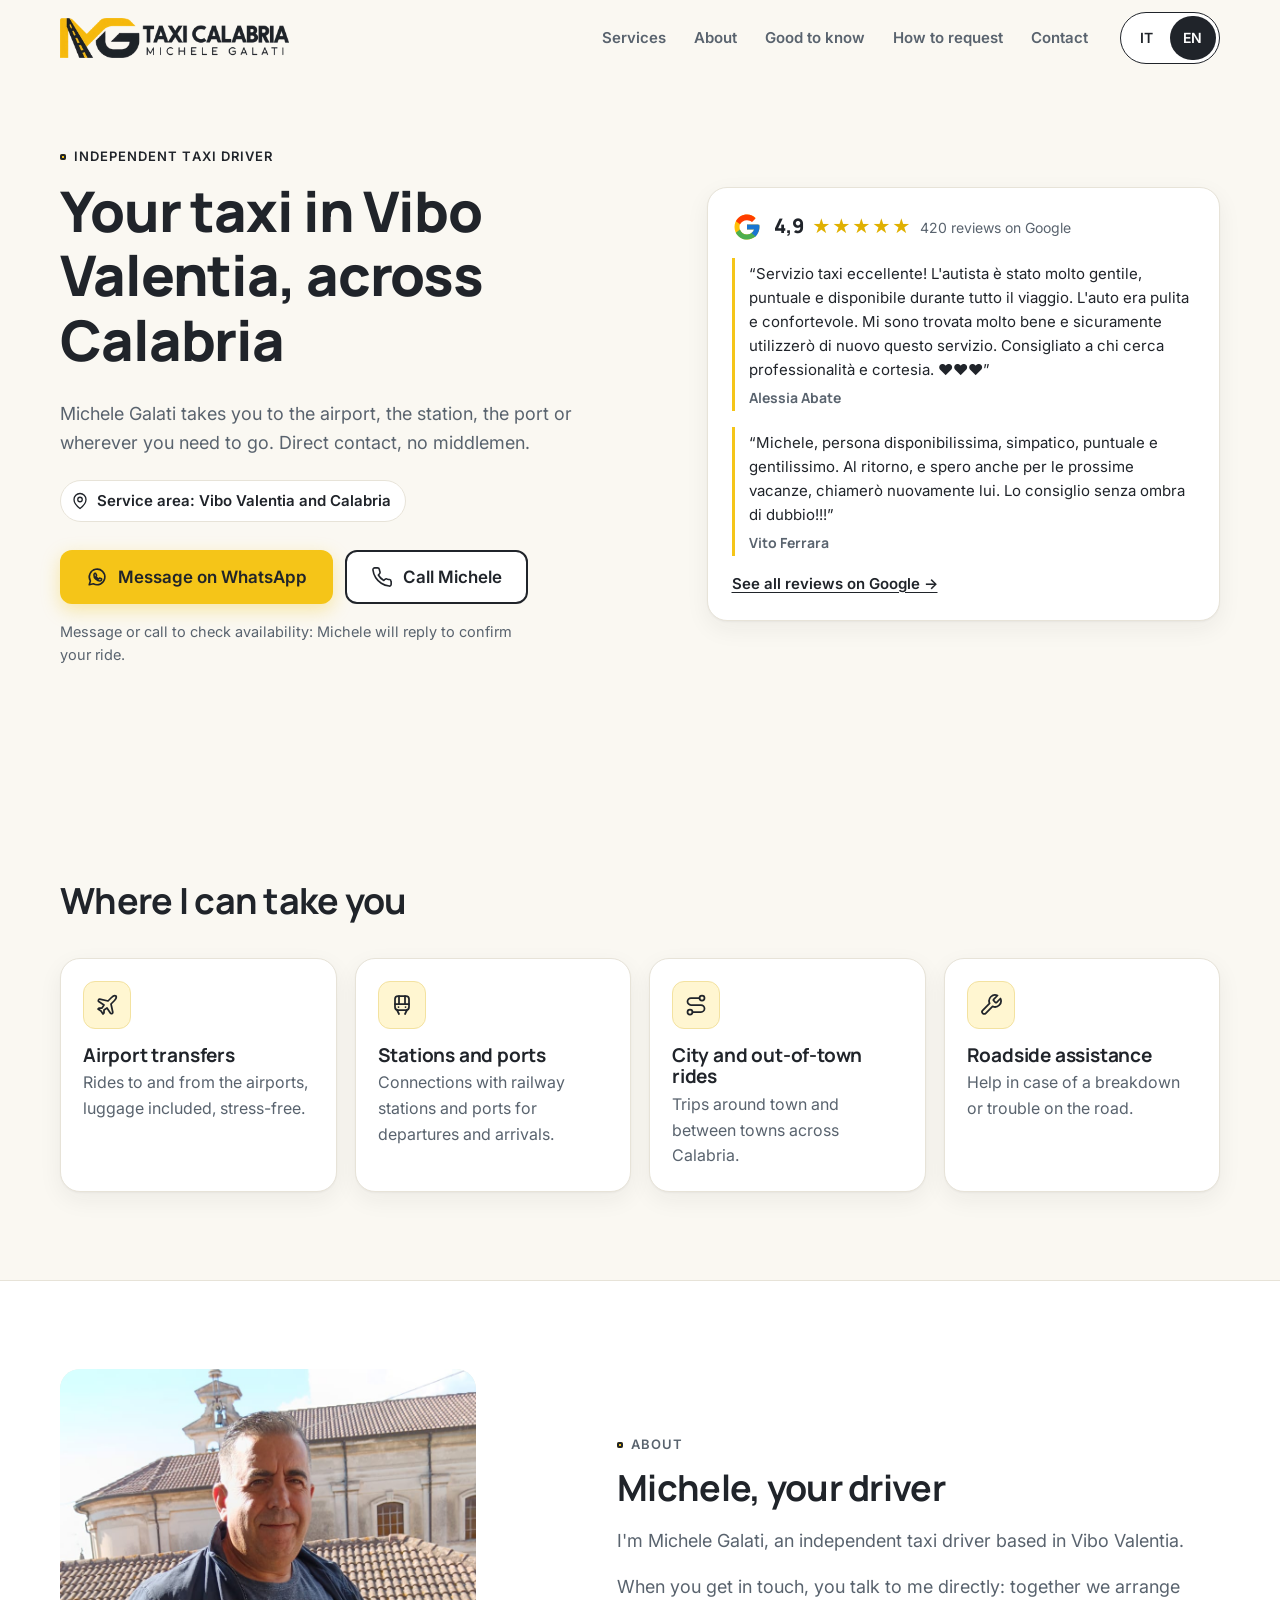
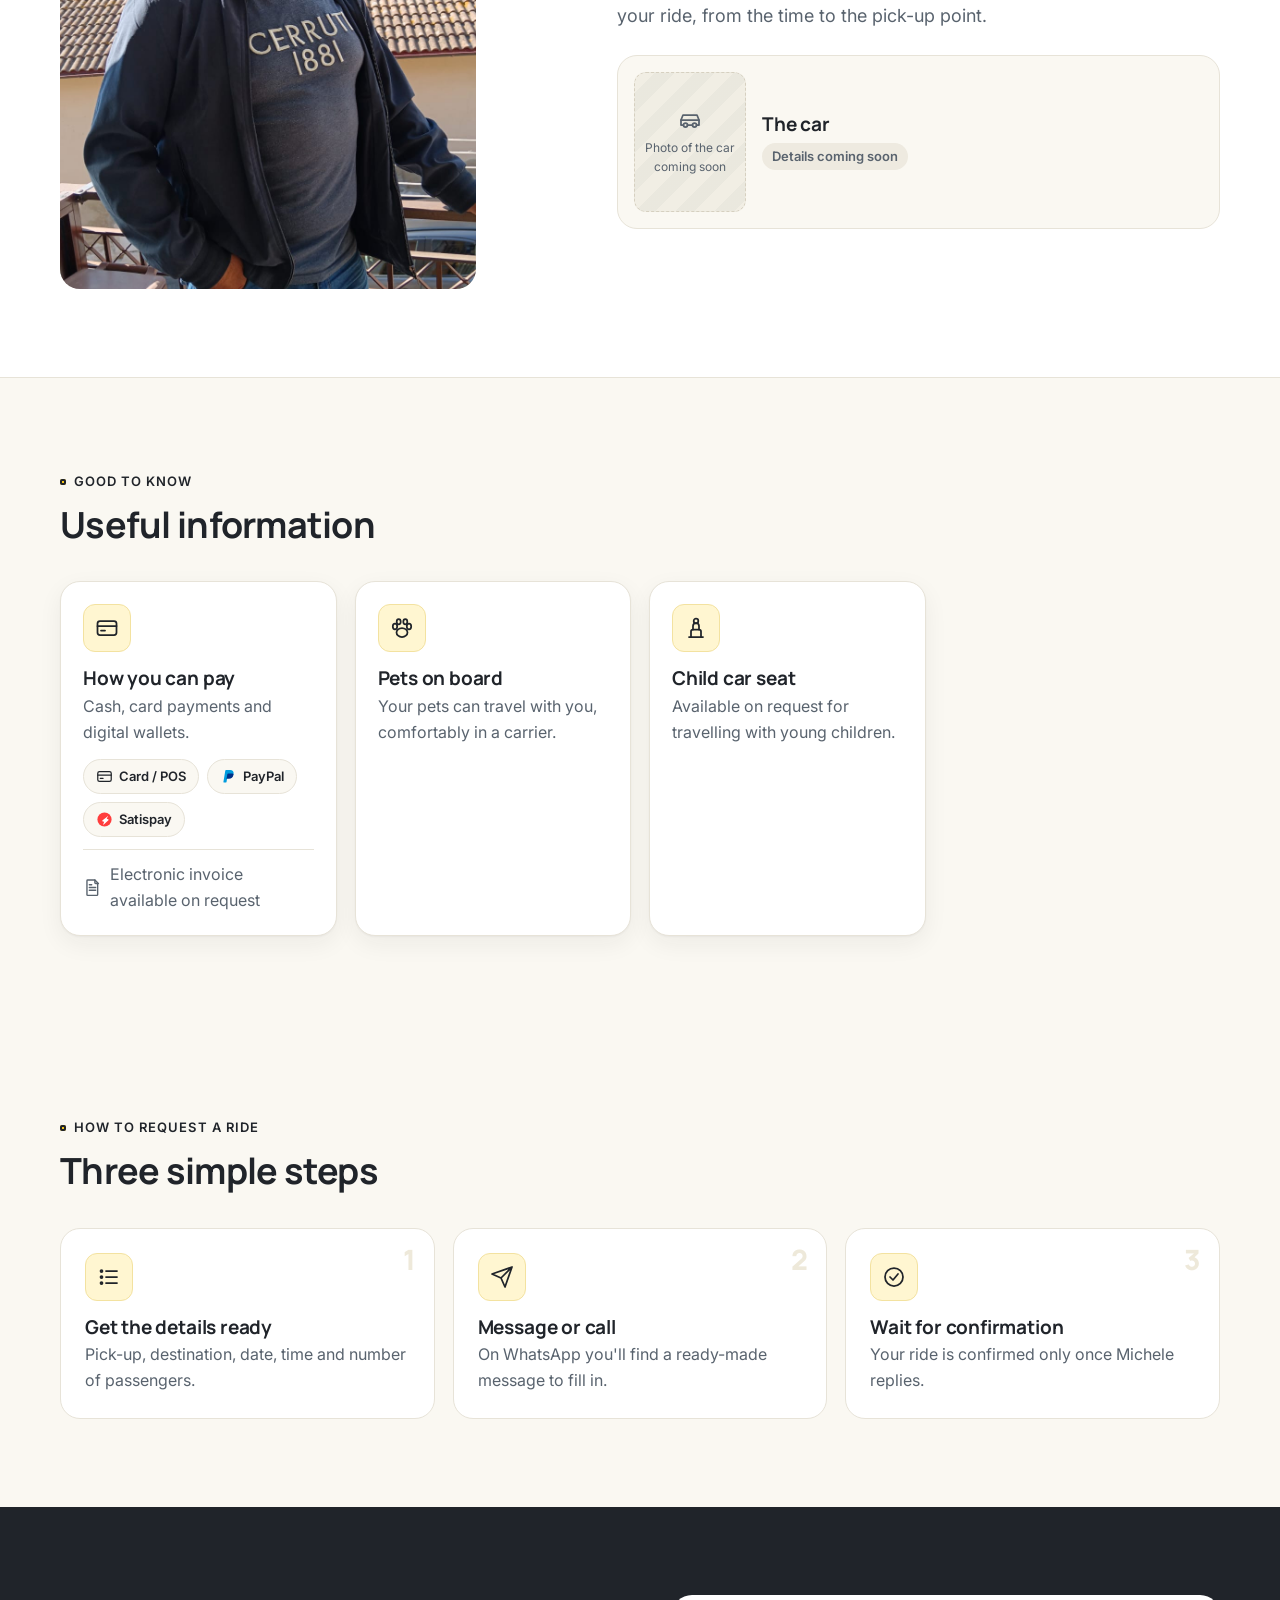
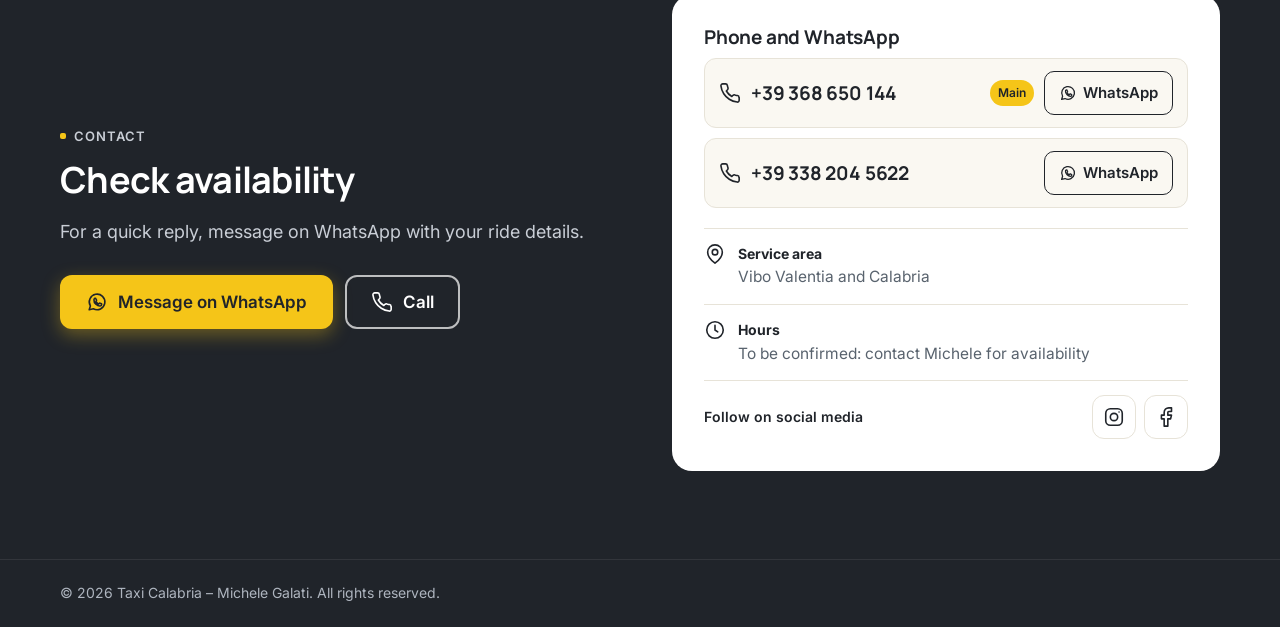
==== commit e9049b5f: "Aggiunge SEO: robots.txt, sitemap, canonical, Open Graph e JSON-LD Co-Authored-By: Claude Sonnet 5.5" ====
--- a/index.html
+++ b/index.html
@@ -9,7 +9,26 @@
   <meta property="og:type" content="website">
   <meta property="og:title" content="Taxi Calabria – Michele Galati">
   <meta property="og:description" content="Tassista indipendente a Vibo Valentia. Richiedi la disponibilità su WhatsApp o per telefono.">
-  <meta property="og:image" content="img/logo-web.png">
+  <meta property="og:url" content="https://taxicalabria.pages.dev/">
+  <meta property="og:image" content="https://taxicalabria.pages.dev/img/logo-web.png">
+  <meta name="twitter:card" content="summary">
+  <link rel="canonical" href="https://taxicalabria.pages.dev/">
+  <script type="application/ld+json">
+  {
+    "@context": "https://schema.org",
+    "@type": "TaxiService",
+    "name": "Taxi Calabria – Michele Galati",
+    "url": "https://taxicalabria.pages.dev/",
+    "image": "https://taxicalabria.pages.dev/img/logo-web.png",
+    "telephone": "+39368650144",
+    "areaServed": ["Vibo Valentia", "Calabria"],
+    "address": { "@type": "PostalAddress", "addressLocality": "Vibo Valentia", "addressRegion": "VV", "addressCountry": "IT" },
+    "sameAs": [
+      "https://www.instagram.com/taxicalabria/",
+      "https://www.facebook.com/people/Taxi-Galati/100050953557106/"
+    ]
+  }
+  </script>
   <link rel="icon" type="image/png" sizes="32x32" href="img/favicon-32.png">
   <link rel="apple-touch-icon" href="img/mark.png">
   <link rel="preconnect" href="https://fonts.googleapis.com">
--- a/css/style.css
+++ b/css/style.css
@@ -178,6 +178,7 @@
 }
 .photo-ph .ic { width: 32px; height: 32px; }
 .about .photo { aspect-ratio: 4 / 3; max-height: 300px; }
+#driver-photo img { object-position: 50% 20%; }
 @media (min-width: 900px) { .about .photo { aspect-ratio: 4 / 5; max-height: 520px; } }
 .vehicle {
   display: grid; grid-template-columns: 112px 1fr; gap: 16px; align-items: center;
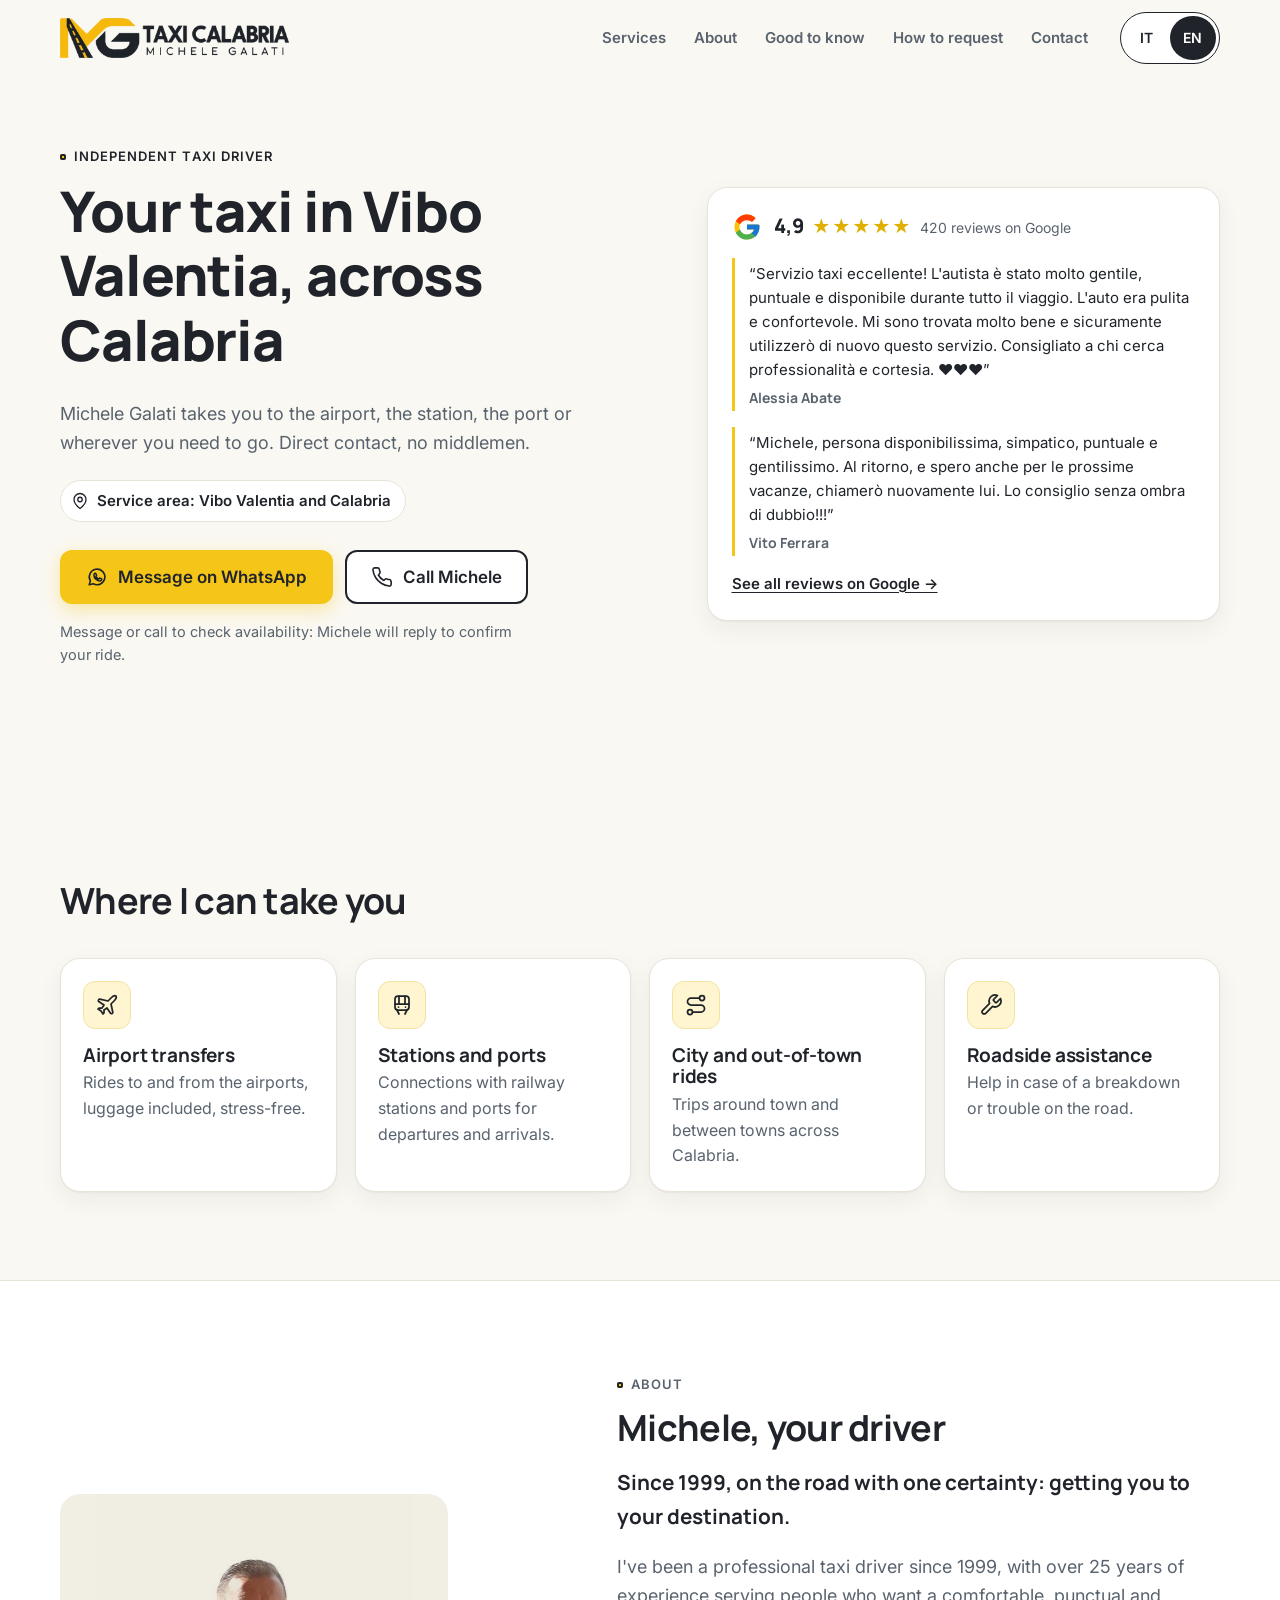
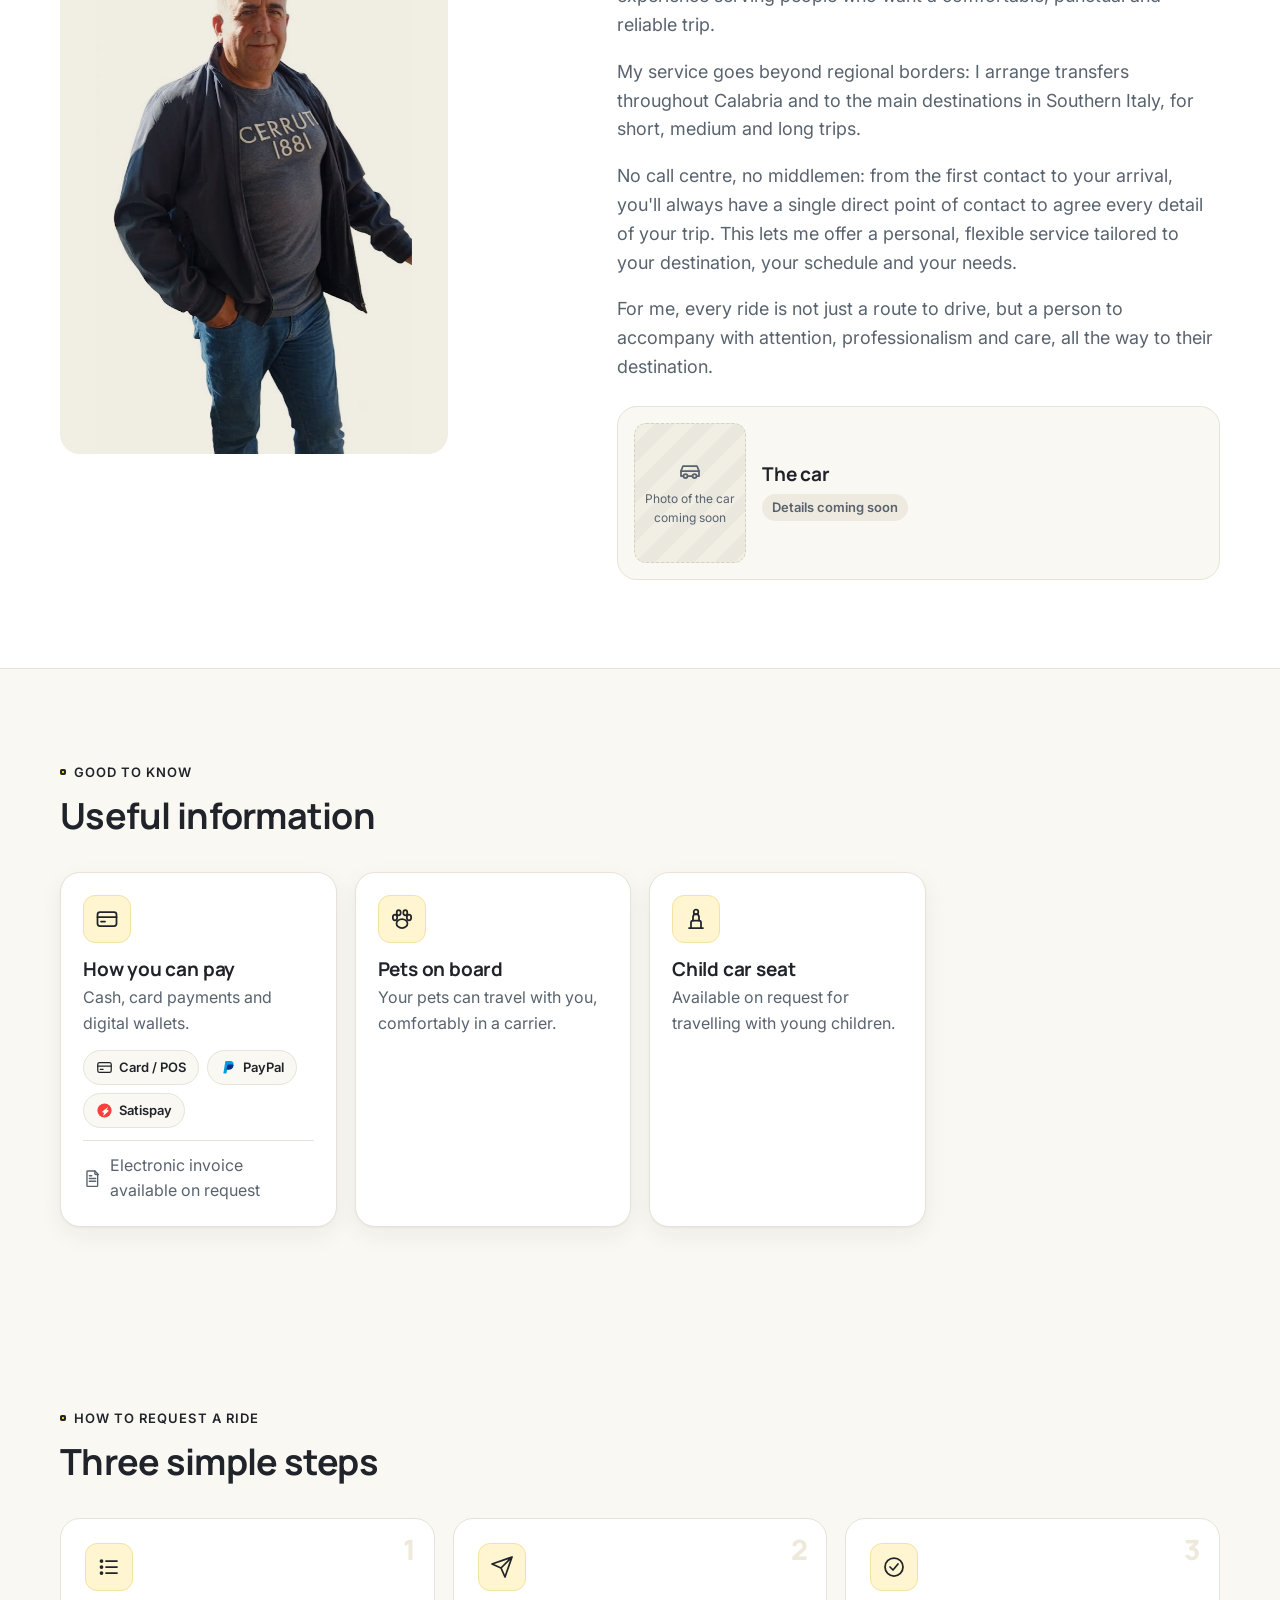
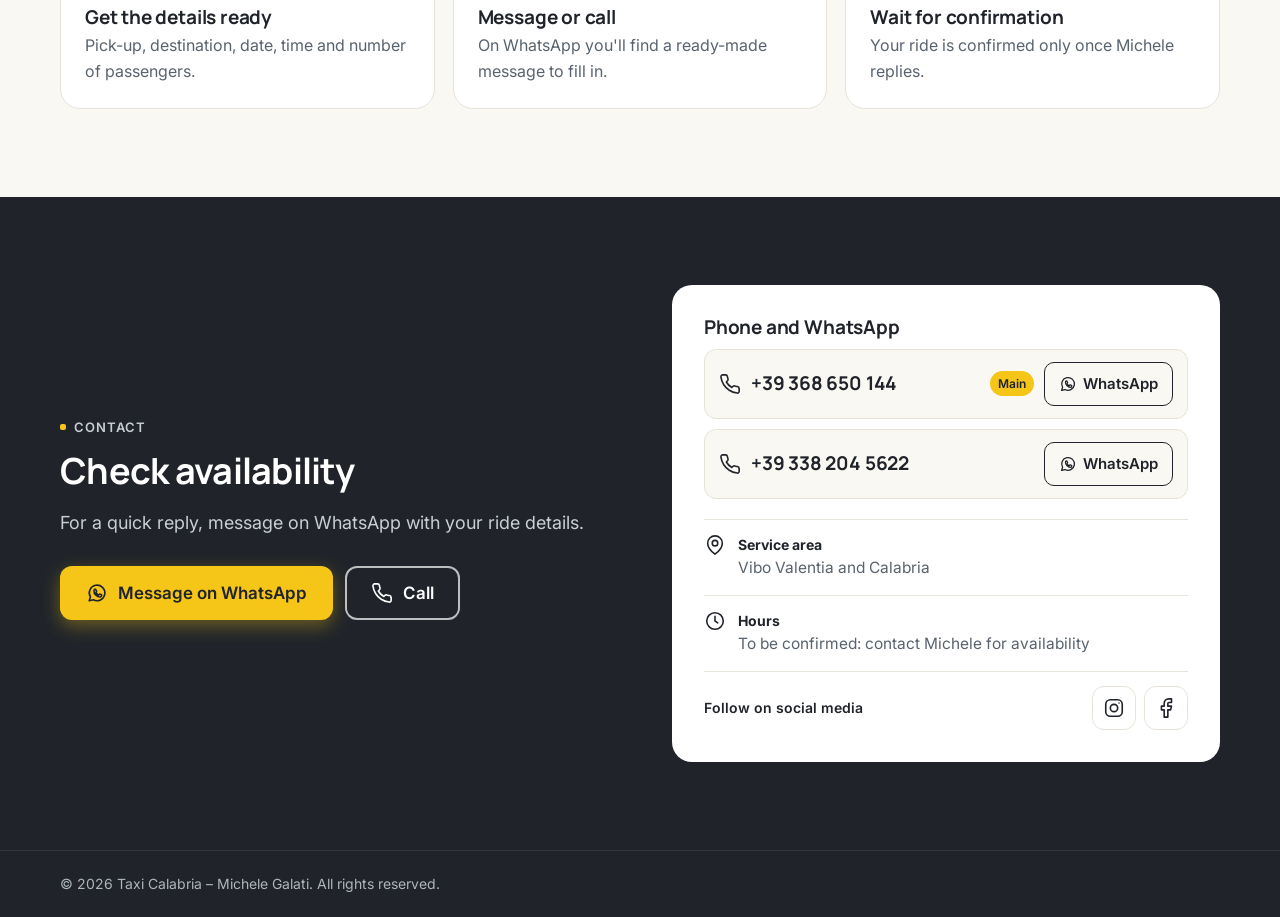
==== commit 32c354df: "Nuova foto di Michele e testo Chi sono da info.txt (IT/EN) Co-Authored-By: Claude Sonnet 5.5 <norepl" ====
--- a/index.html
+++ b/index.html
@@ -164,8 +164,11 @@
         <div class="about-copy">
           <p class="kicker reveal" data-i18n="about.kicker">Chi sono</p>
           <h2 class="reveal" data-i18n="about.title">Michele, il tuo autista</h2>
-          <p class="reveal" data-i18n="about.p1">Sono Michele Galati, tassista indipendente con base a Vibo Valentia.</p>
-          <p class="reveal" data-i18n="about.p2">Quando mi contatti parli direttamente con me: organizziamo insieme la corsa, dall'orario al punto di ritrovo.</p>
+          <p class="about-tagline reveal" data-i18n="about.p1">Dal 1999, sulla strada con una certezza: portarti a destinazione.</p>
+          <p class="reveal" data-i18n="about.p2">Sono un tassista professionista dal 1999, con oltre 25 anni di esperienza al servizio di chi cerca un viaggio comodo, puntuale e affidabile.</p>
+          <p class="reveal" data-i18n="about.p3">Il mio servizio va oltre i confini regionali: organizzo trasferimenti in tutta la Calabria e verso le principali destinazioni del Sud Italia, per viaggi di breve, media e lunga percorrenza.</p>
+          <p class="reveal" data-i18n="about.p4">Nessun call center, nessun intermediario: dal primo contatto fino all'arrivo, avrai sempre un unico riferimento diretto con cui concordare ogni dettaglio del tuo viaggio. Questo mi permette di offrirti un servizio personale, flessibile e attento alle tue esigenze, organizzato in base alla tua destinazione, ai tuoi orari e alle tue necessità.</p>
+          <p class="reveal" data-i18n="about.p5">Per me ogni corsa non è semplicemente un tragitto da percorrere, ma una persona da accompagnare con attenzione, professionalità e cura, fino alla sua destinazione.</p>
           <div class="vehicle reveal">
             <figure class="photo photo-sm" id="car-photo">
               <div class="photo-ph"><svg class="ic"><use href="#i-car"/></svg><span data-i18n="about.photoCar">Foto della vettura in arrivo</span></div>
--- a/css/style.css
+++ b/css/style.css
@@ -178,8 +178,12 @@
 }
 .photo-ph .ic { width: 32px; height: 32px; }
 .about .photo { aspect-ratio: 4 / 3; max-height: 300px; }
-#driver-photo img { object-position: 50% 20%; }
 @media (min-width: 900px) { .about .photo { aspect-ratio: 4 / 5; max-height: 520px; } }
+/* Foto ritagliata su sfondo bianco: il bianco si fonde con lo sfondo della cornice */
+#driver-photo { aspect-ratio: 9 / 11; max-height: 460px; }
+#driver-photo img { object-fit: contain; object-position: 50% 100%; mix-blend-mode: multiply; }
+@media (min-width: 900px) { #driver-photo { aspect-ratio: 9 / 13; max-height: 560px; } }
+.about-copy > .about-tagline { font-family: var(--f-head); font-weight: 700; font-size: 1.15em; color: var(--ink); }
 .vehicle {
   display: grid; grid-template-columns: 112px 1fr; gap: 16px; align-items: center;
   margin-top: 24px; padding: 16px; border: 1px solid var(--line); border-radius: var(--radius-lg); background: var(--ivory);
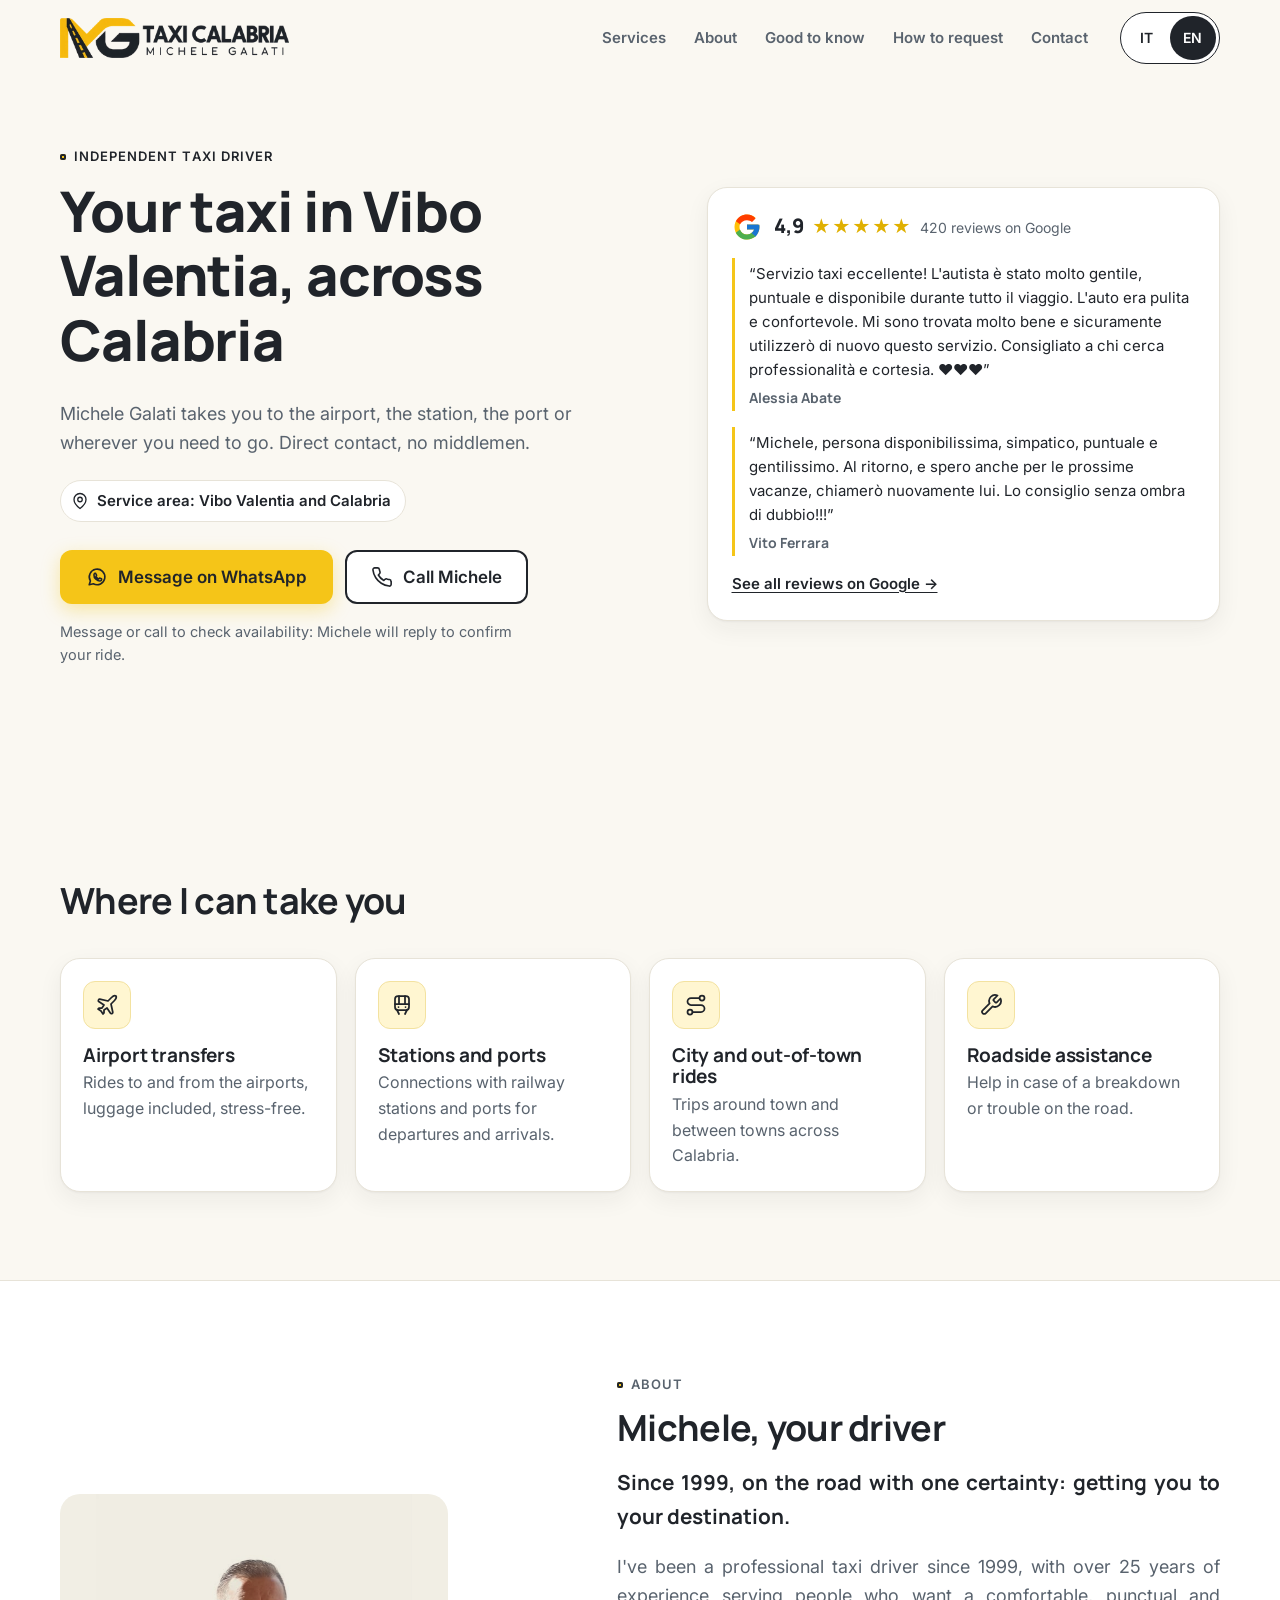
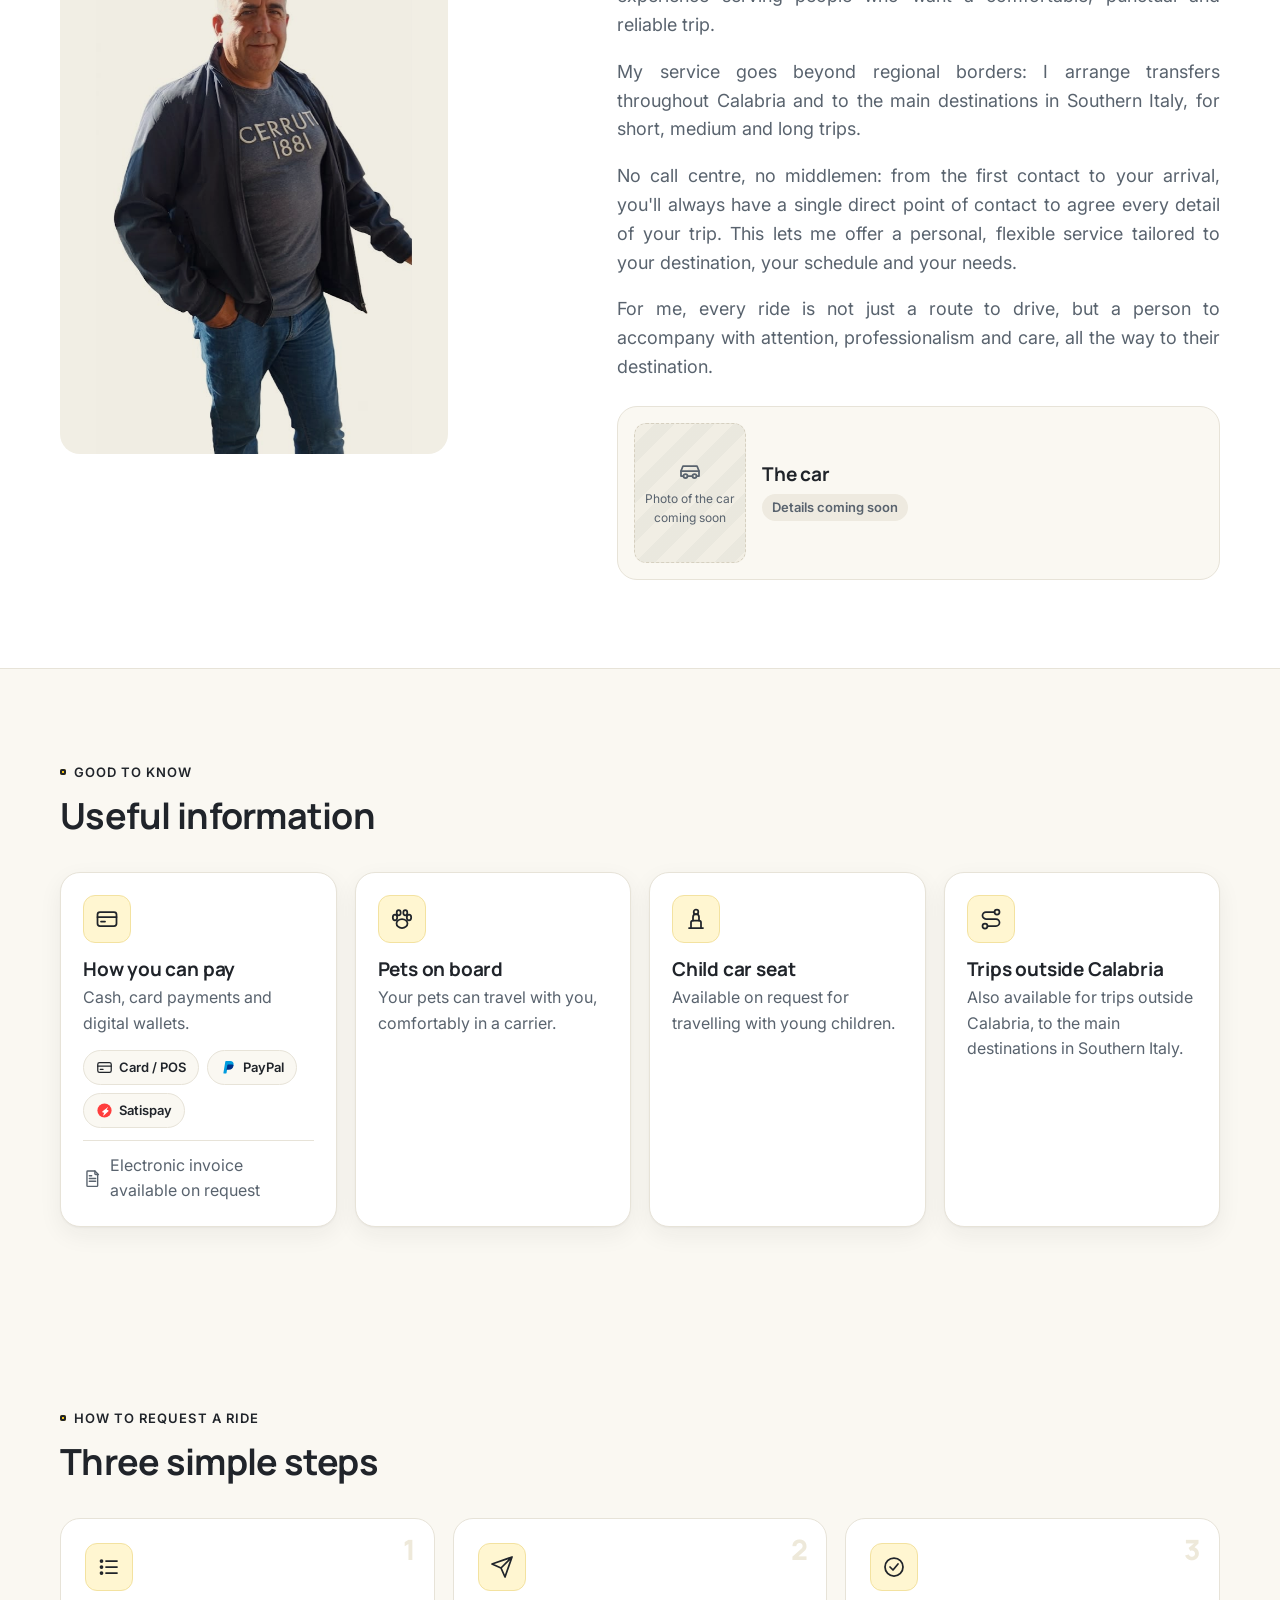
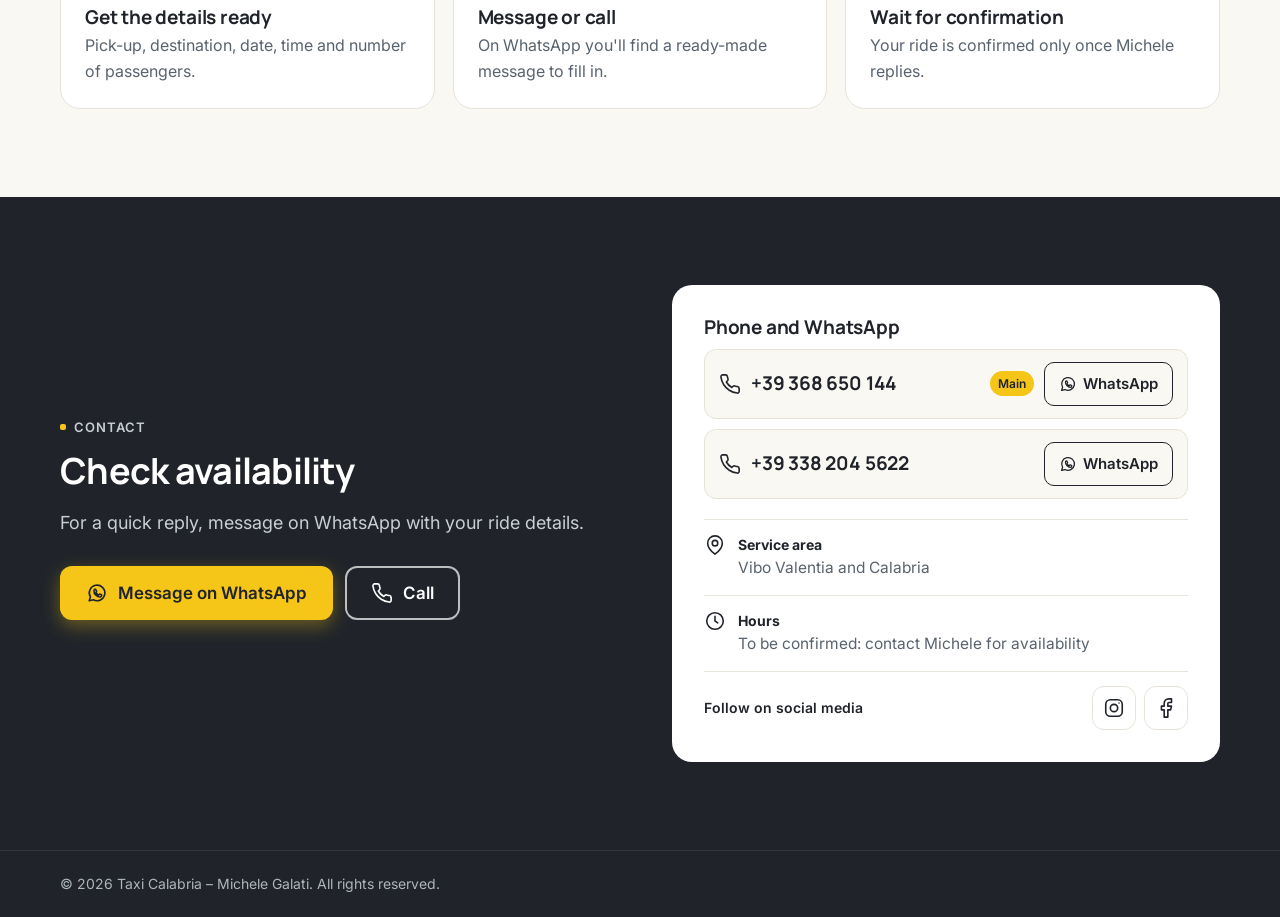
==== commit 9f87e836: "Testo Chi sono giustificato e card viaggi extra regionali in Info utili Co-Authored-By: Claude Sonne" ====
--- a/index.html
+++ b/index.html
@@ -215,6 +215,13 @@
               <p data-i18n="infoUtili.childSeat.text">Disponibile su richiesta per il trasporto dei più piccoli.</p>
             </div>
           </article>
+          <article class="card reveal">
+            <span class="card-ic"><svg class="ic"><use href="#i-route"/></svg></span>
+            <div>
+              <h3 data-i18n="infoUtili.longTrips.title">Viaggi extra regionali</h3>
+              <p data-i18n="infoUtili.longTrips.text">Disponibile anche per viaggi fuori dalla Calabria, verso le principali destinazioni del Sud Italia.</p>
+            </div>
+          </article>
         </div>
       </div>
     </section>
--- a/css/style.css
+++ b/css/style.css
@@ -166,6 +166,7 @@
 /* About */
 .about { display: grid; gap: 32px; align-items: center; }
 .about-copy > p { color: var(--slate); max-width: 34em; }
+.about-copy > p:not(.kicker) { text-align: justify; hyphens: auto; }
 .photo { margin: 0; border-radius: var(--radius-lg); overflow: hidden; aspect-ratio: 4 / 5; background: #F1EEE4; }
 .photo img { width: 100%; height: 100%; object-fit: cover; }
 .photo-ph {
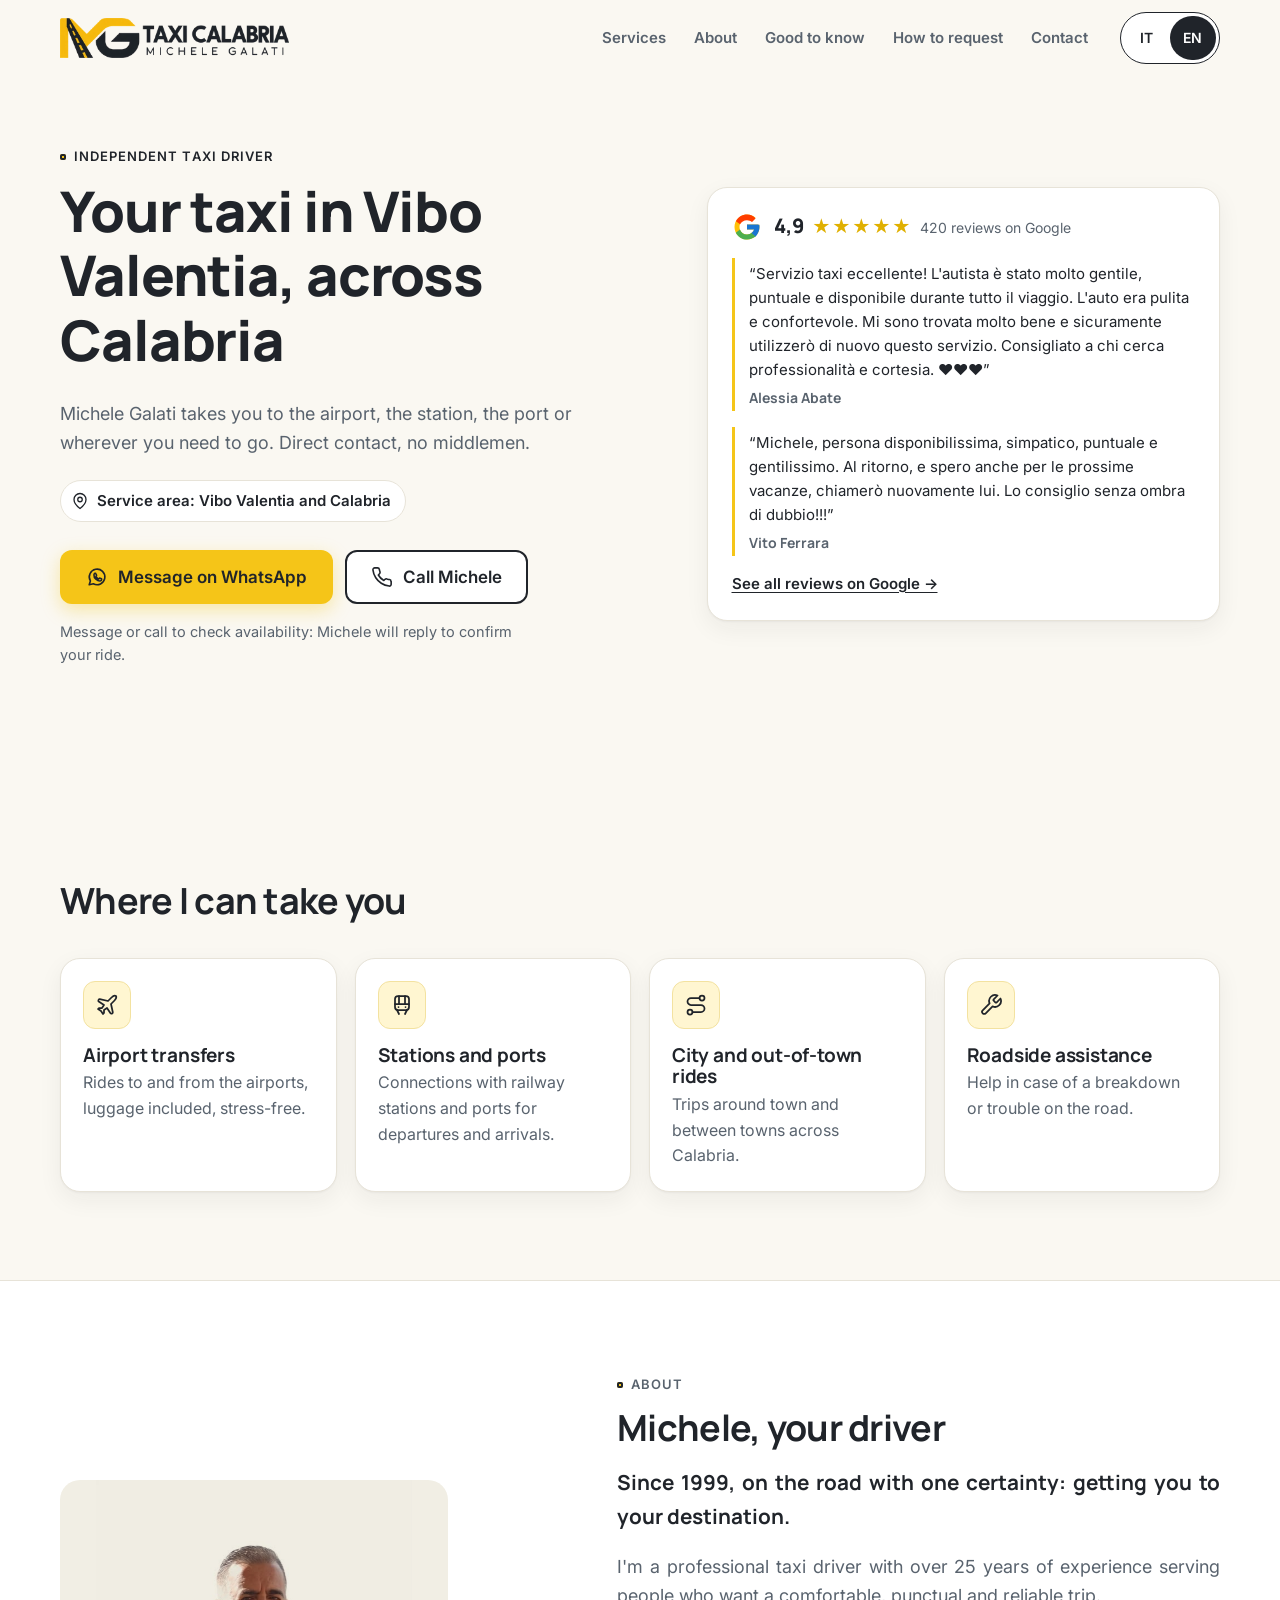
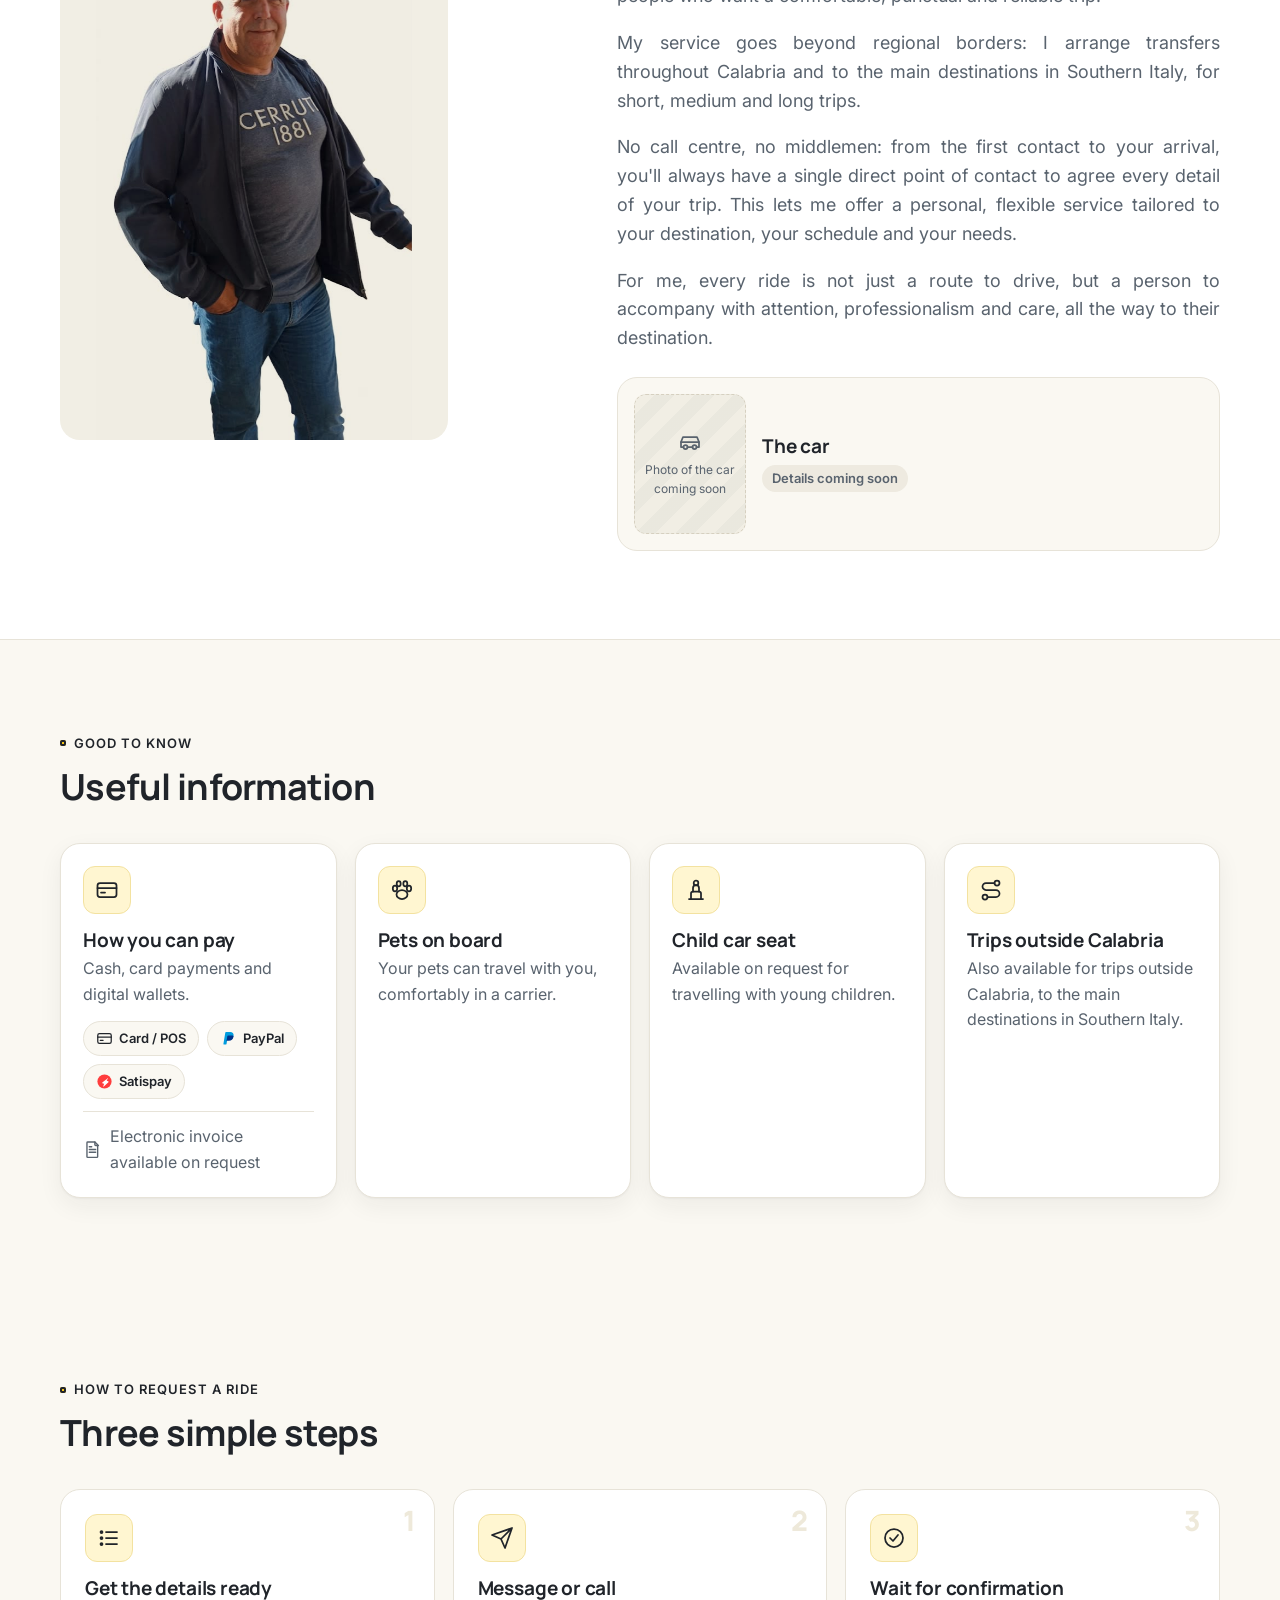
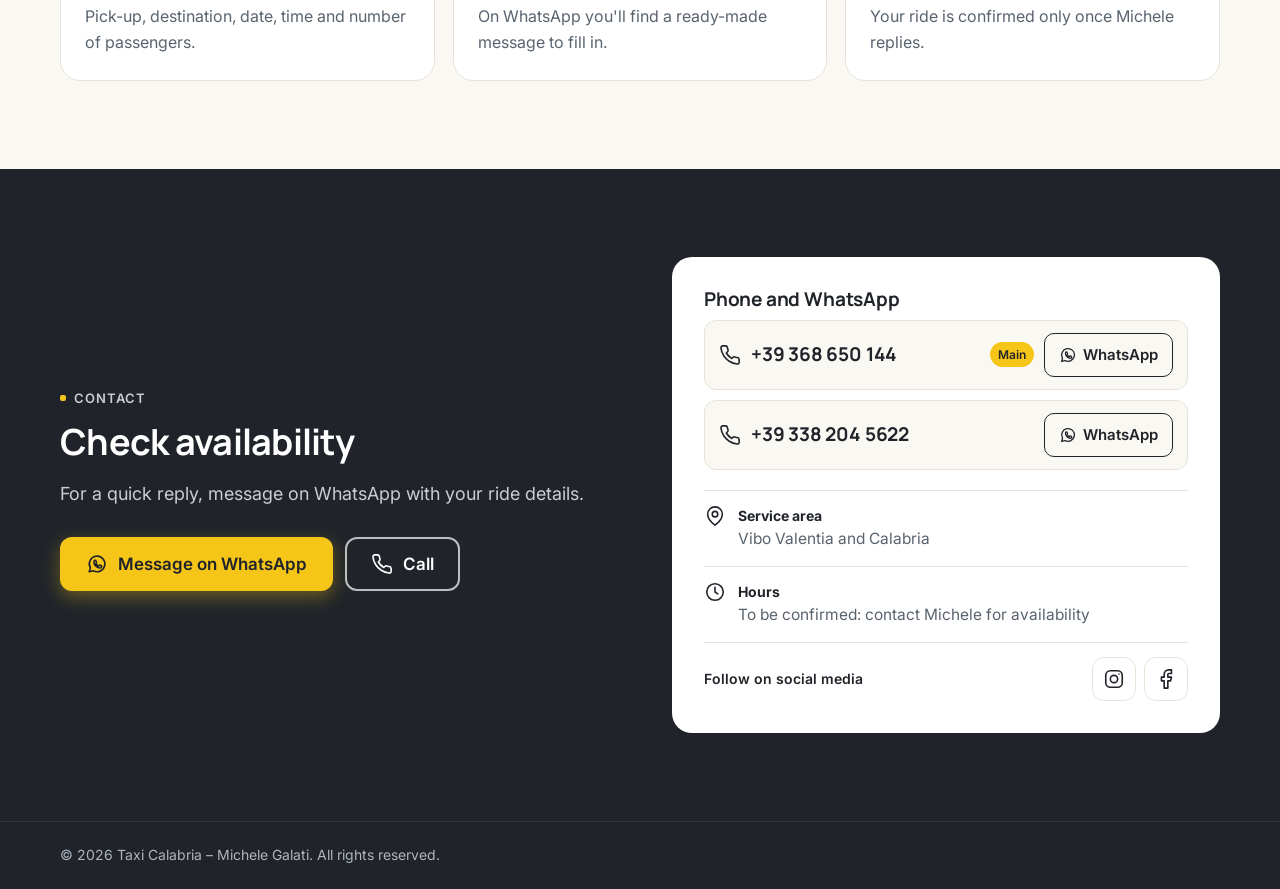
==== commit 3ad290d5: "Aggiorna testo Chi sono Co-Authored-By: Claude Sonnet 5.5 <noreply@anthropic.com>" ====
--- a/index.html
+++ b/index.html
@@ -165,7 +165,7 @@
           <p class="kicker reveal" data-i18n="about.kicker">Chi sono</p>
           <h2 class="reveal" data-i18n="about.title">Michele, il tuo autista</h2>
           <p class="about-tagline reveal" data-i18n="about.p1">Dal 1999, sulla strada con una certezza: portarti a destinazione.</p>
-          <p class="reveal" data-i18n="about.p2">Sono un tassista professionista dal 1999, con oltre 25 anni di esperienza al servizio di chi cerca un viaggio comodo, puntuale e affidabile.</p>
+          <p class="reveal" data-i18n="about.p2">Sono un tassista professionista con oltre 25 anni di esperienza al servizio di chi cerca un viaggio comodo, puntuale e affidabile.</p>
           <p class="reveal" data-i18n="about.p3">Il mio servizio va oltre i confini regionali: organizzo trasferimenti in tutta la Calabria e verso le principali destinazioni del Sud Italia, per viaggi di breve, media e lunga percorrenza.</p>
           <p class="reveal" data-i18n="about.p4">Nessun call center, nessun intermediario: dal primo contatto fino all'arrivo, avrai sempre un unico riferimento diretto con cui concordare ogni dettaglio del tuo viaggio. Questo mi permette di offrirti un servizio personale, flessibile e attento alle tue esigenze, organizzato in base alla tua destinazione, ai tuoi orari e alle tue necessità.</p>
           <p class="reveal" data-i18n="about.p5">Per me ogni corsa non è semplicemente un tragitto da percorrere, ma una persona da accompagnare con attenzione, professionalità e cura, fino alla sua destinazione.</p>
